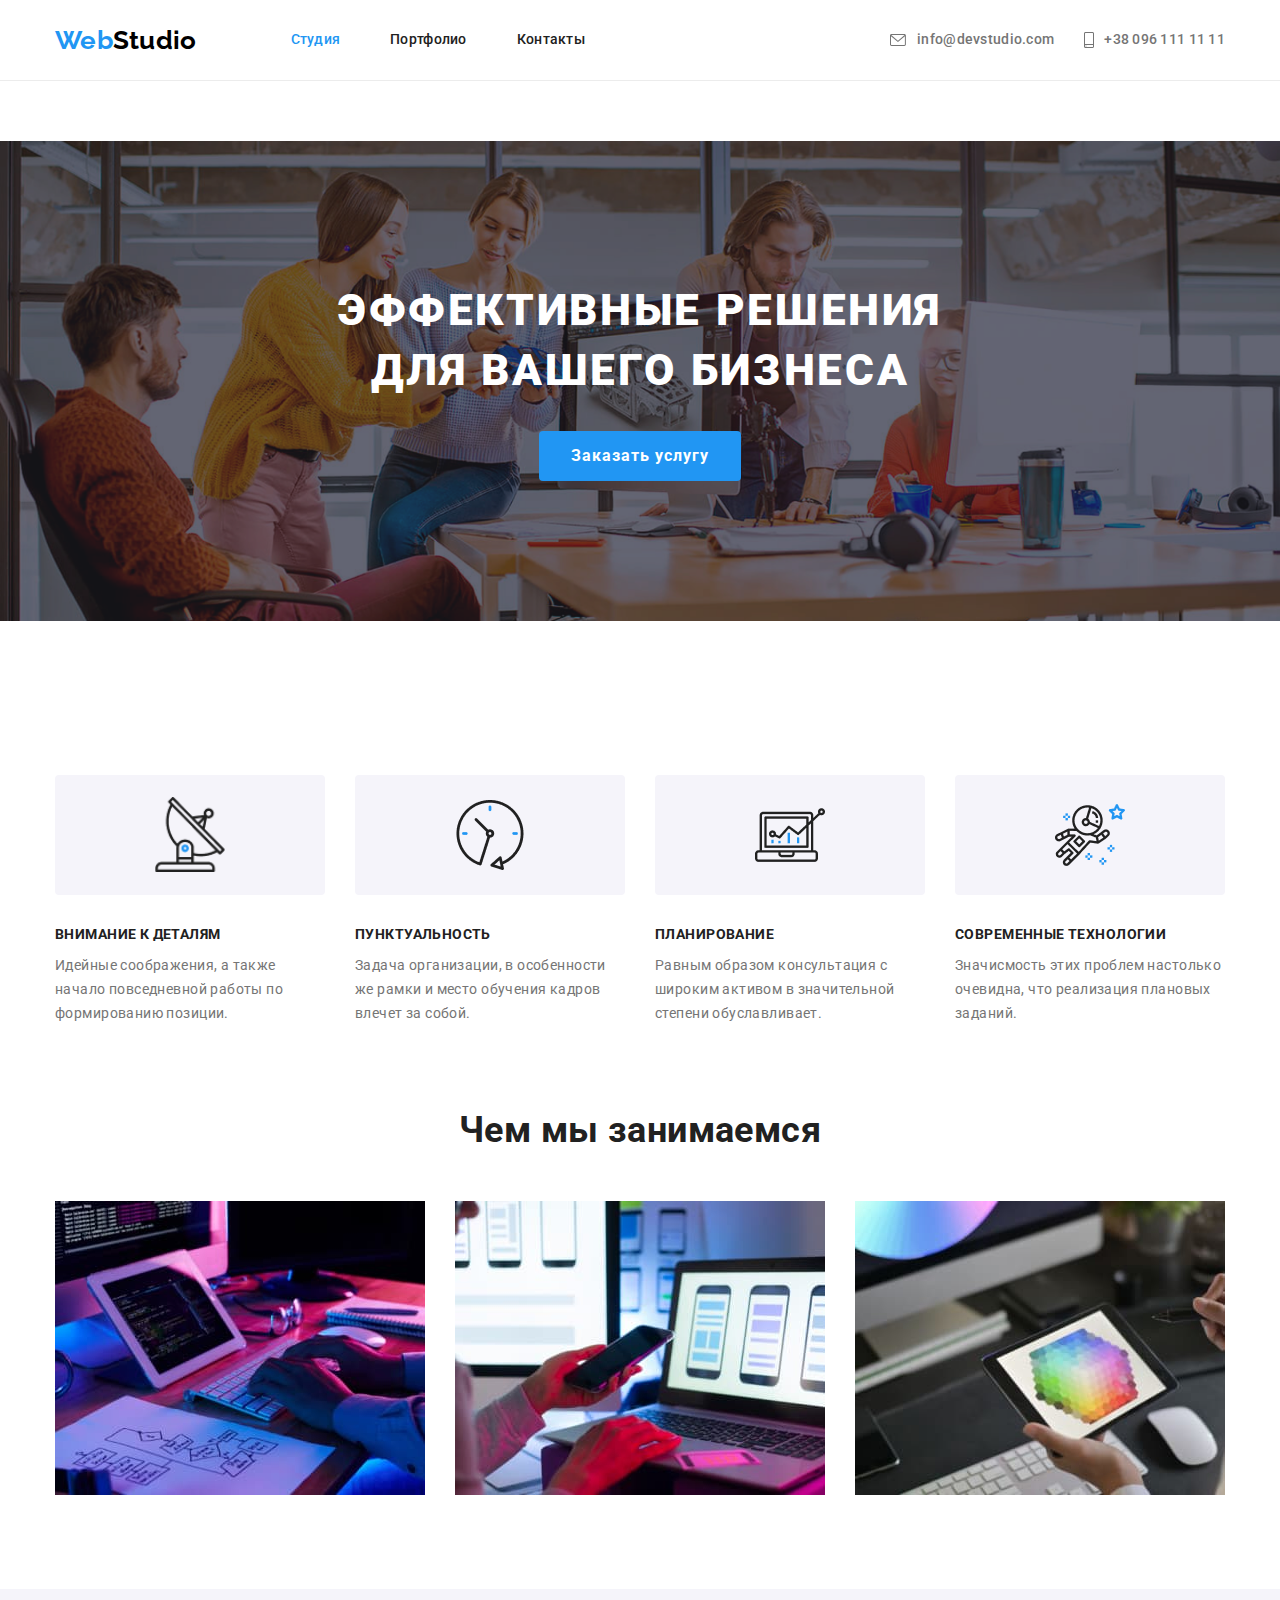
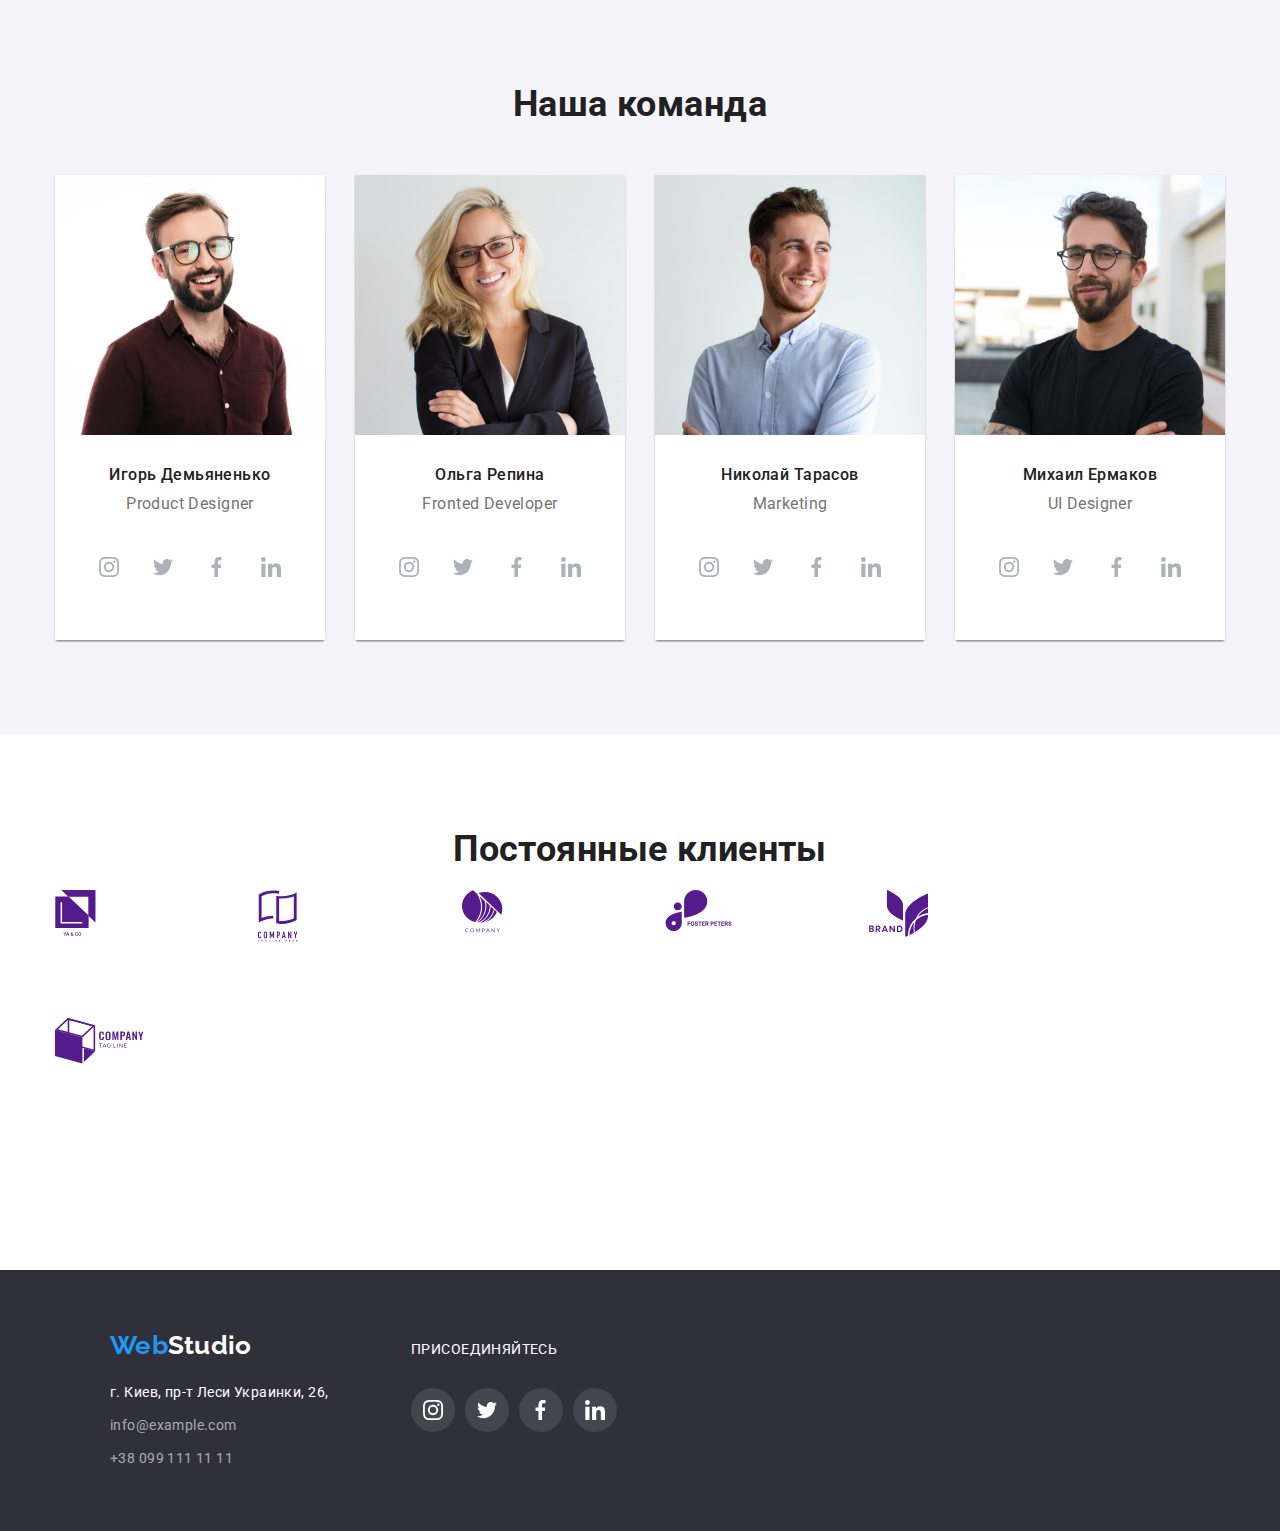
==== index.html @ 65888237 "footer" ====
<!DOCTYPE html>
<html lang="en">
  <head>
    <meta charset="UTF-8" />
    <meta http-equiv="X-UA-Compatible" content="IE=edge" />
    <meta name="viewport" content="width=device-width, initial-scale=1.0" />
    <title>WebStudio</title>
    <link rel="preconnect" href="https://fonts.gstatic.com" />
    <link
      href="https://fonts.googleapis.com/css2?family=Raleway:wght@700&family=Roboto:wght@400;500;700;900&display=swap"
      rel="stylesheet"
    />
    <link
      href="https://cdnjs.cloudflare.com/ajax/libs/modern-normalize/1.0.0/modern-normalize.min.css"
      rel="stylesheet"
    />
    <link rel="stylesheet" href="./css/style.css" />
  </head>

  <body>
    <header class="head">
      <div class="container main-nav">
        <nav class="nav">
          <a href="index.html" class="link">
            <span class="link-web">Web</span
            ><span class="link-studio">Studio</span></a
          >
          <ul class="site-nav">
            <li class="item">
              <a href="./index.html" class="list-link current">Студия</a>
            </li>
            <li class="item">
              <a href="./portfolio.html" class="list-link">Портфолио</a>
            </li>
            <li class="item"><a href="" class="list-link">Контакты</a></li>
          </ul>
        </nav>
        <ul class="list">
          <li class="list-item">
            <svg class="icon-mail">
              <a href="mailto:info@devstudio.com">
                <use href="./img/icons.svg#icon-mail"></use>
              </a>
            </svg>
            <a href="mailto:info@devstudio.com" class="list-mail"
              >info@devstudio.com</a
            >
          </li>
          <li class="list-item">
            <svg class="icon-tel">
              <a href="tel:+380961111111">
                <use href="./img/icons.svg#icon-tel"></use>
              </a>
            </svg>
            <a href="tel:+380961111111" class="list-tel">+38 096 111 11 11</a>
          </li>
        </ul>
      </div>
    </header>

    <main>
      <section class="hero-section hero-foto">
        <div class="hero">
          <h1 class="hero-titel">Эффективные решения для вашего бизнеса</h1>
          <button type="button" class="button primary">Заказать услугу</button>
        </div>
      </section>

      <section class="qualities">
        <h2 class="visually-hidden">Наши положительные качества</h2>

        <div class="container">
          <ul class="image-list">
            <li class="image-item">
              <img
                src="./img/sputnic.png"
                alt="спутник"
                width="70"
                height="70"
              />
            </li>
            <li class="image-item">
              <img src="./img/time.png" alt="часы" width="70" height="70" />
            </li>
            <li class="image-item">
              <img
                src="./img/computer.png"
                alt="компьтер"
                width="70"
                height="70"
              />
            </li>
            <li class="image-item">
              <img
                src="./img/astronaut.png"
                alt="астронавт"
                width="70"
                height="70"
              />
            </li>
          </ul>
          <ul class="list-puncts">
            <li class="punct">
              <h3 class="list-title">Внимание к деталям</h3>
              <p class="list-text">
                Идейные соображения, а также начало повседневной работы по
                формированию позиции.
              </p>
            </li>
            <li class="punct">
              <h3 class="list-title">Пунктуальность</h3>
              <p class="list-text">
                Задача организации, в особенности же рамки и место обучения
                кадров влечет за собой.
              </p>
            </li>
            <li class="punct">
              <h3 class="list-title">Планирование</h3>
              <p class="list-text">
                Равным образом консультация с широким активом в значительной
                степени обуславливает.
              </p>
            </li>
            <li class="punct">
              <h3 class="list-title">Современные технологии</h3>
              <p class="list-text">
                Значисмость этих проблем настолько очевидна, что реализация
                плановых заданий.
              </p>
            </li>
          </ul>
        </div>
      </section>
      <section class="gallery">
        <div class="container">
          <h2 class="ability">Чем мы занимаемся</h2>
          <ul class="list-ability">
            <li class="ability-img">
              <img
                src="./img/picture1.jpg"
                width="370"
                height="294"
                alt="worck with computer"
              />
            </li>
            <li class="ability-img">
              <img
                src="./img/picture2.jpg"
                width="370"
                height="294"
                alt="hand with phone"
              />
            </li>
            <li class="ability-img">
              <img
                src="./img/picture3.jpg"
                width="370"
                height="294"
                alt="picture with computer"
              />
            </li>
          </ul>
        </div>
      </section>
      <section class="teem">
        <div class="container">
          <h2 class="comunity">Наша команда</h2>
          <ul class="list-teem">
            <li class="person">
              <div class="foto">
                <img
                  src="./img/igor.jpg"
                  width="270"
                  height="260"
                  alt="Игорь Демьяненько"
                />
              </div>
              <div class="list-person">
                <p class="name">Игорь Демьяненько</p>
                <p class="profession">Product Designer</p>
                <ul class="list social-icons">
                  <li class="social-icons-item">
                    <a
                      href="" aria-label="Intagram"
                      class="social-icons-link"
                      target="_blank"
                      rel="noopener norefferer"
                    >
                    <svg class="icon">
                      <use href="./img/icons.svg#icon-instagram"></use>
                    </svg>
                  </a>
                  </li>
                  <li class="social-icons-item">
                    <a
                      href="" aria-label="Twitter"
                      class="social-icons-link"
                      target="_blank"
                      rel="noopener norefferer"
                    >
                    <svg class="icon">
                      <use href="./img/icons.svg#icon-twitter"></use>
                    </svg>
                  </a>
                  </li>
                  <li class="social-icons-item">
                    <a
                      href="" aria-label="Facebook"
                      class="social-icons-link"
                      target="_blank"
                      rel="noopener norefferer"
                    >
                    <svg class="icon">
                      <use href="./img/icons.svg#icon-fb"></use>
                    </svg>
                  </a>
                  </li>
                  <li class="social-icons-item">
                    <a
                      href="" aria-label="Linkedin"
                      class="social-icons-link"
                      target="_blank"
                      rel="noopener norefferer"
                    >
                    <svg class="icon">
                      <use href="./img/icons.svg#icon-linkedin"></use>
                    </svg>
                  </a>
                  </li>
                </ul>
              </div>
            </li>
            <li class="person">
              <div class="foto">
                <img
                  src="./img/olga.jpg"
                  width="270"
                  height="260"
                  alt="Ольга Репина"
                />
              </div>
              <div class="list-person">
                <p class="name">Ольга Репина</p>
                <p class="profession">Fronted Developer</p>
                <ul class="list social-icons">
                  <li class="social-icons-item">
                    <a
                      href="" aria-label="Intagram"
                      class="social-icons-link"
                      target="_blank"
                      rel="noopener norefferer"
                    >
                    <svg class="icon">
                      <use href="./img/icons.svg#icon-instagram"></use>
                    </svg>
                  </a>
                  </li>
                  <li class="social-icons-item">
                    <a
                      href="" aria-label="Twitter"
                      class="social-icons-link"
                      target="_blank"
                      rel="noopener norefferer"
                    >
                    <svg class="icon">
                      <use href="./img/icons.svg#icon-twitter"></use>
                    </svg>
                  </a>
                  </li>
                  <li class="social-icons-item">
                    <a
                      href="" aria-label="Facebook"
                      class="social-icons-link"
                      target="_blank"
                      rel="noopener norefferer"
                    >
                    <svg class="icon">
                      <use href="./img/icons.svg#icon-fb"></use>
                    </svg>
                  </a>
                  </li>
                  <li class="social-icons-item">
                    <a
                      href="" aria-label="Linkedin"
                      class="social-icons-link"
                      target="_blank"
                      rel="noopener norefferer"
                    >
                    <svg class="icon">
                      <use href="./img/icons.svg#icon-linkedin"></use>
                    </svg>
                  </a>
                  </li>
                </ul>
              </div>
            </li>

            <li class="person">
              <div class="foto">
                <img
                  src="./img/kolya.jpg"
                  width="270"
                  height="260"
                  alt="Николай Тарасов"
                />
              </div>
              <div class="list-person">
                <p class="name">Николай Тарасов</p>
                <p class="profession">Marketing</p>
                <ul class="list social-icons">
                  <li class="social-icons-item">
                    <a
                      href="" aria-label="Intagram"
                      class="social-icons-link"
                      target="_blank"
                      rel="noopener norefferer"
                    >
                    <svg class="icon">
                      <use href="./img/icons.svg#icon-instagram"></use>
                    </svg>
                  </a>
                  </li>
                  <li class="social-icons-item">
                    <a
                      href="" aria-label="Twitter"
                      class="social-icons-link"
                      target="_blank"
                      rel="noopener norefferer"
                    >
                    <svg class="icon">
                      <use href="./img/icons.svg#icon-twitter"></use>
                    </svg>
                  </a>
                  </li>
                  <li class="social-icons-item">
                    <a
                      href="" aria-label="Facebook"
                      class="social-icons-link"
                      target="_blank"
                      rel="noopener norefferer"
                    >
                    <svg class="icon">
                      <use href="./img/icons.svg#icon-fb"></use>
                    </svg>
                  </a>
                  </li>
                  <li class="social-icons-item">
                    <a
                      href="" aria-label="Linkedin"
                      class="social-icons-link"
                      target="_blank"
                      rel="noopener norefferer"
                    >
                    <svg class="icon">
                      <use href="./img/icons.svg#icon-linkedin"></use>
                    </svg>
                  </a>
                  </li>
                </ul>
              </div>
            </li>

            <li class="person">
              <div class="foto">
                <img
                  src="./img/misha.jpg"
                  width="270"
                  height="260"
                  alt="Михаил Ермаков"
                />
              </div>

              <div class="list-person">
               <p class="name">Михаил Ермаков</p>
                <p class="profession">UI Designer</p>
                <ul class="list social-icons">
                  <li class="social-icons-item">
                    <a
                      href="" aria-label="Intagram"
                      class="social-icons-link"
                      target="_blank"
                      rel="noopener norefferer"
                    >
                    <svg class="icon">
                      <use href="./img/icons.svg#icon-instagram"></use>
                    </svg>
                  </a>
                  </li>
                  <li class="social-icons-item">
                    <a
                      href="" aria-label="Twitter"
                      class="social-icons-link"
                      target="_blank"
                      rel="noopener norefferer"
                    >
                    <svg class="icon">
                      <use href="./img/icons.svg#icon-twitter"></use>
                    </svg>
                  </a>
                  </li>
                  <li class="social-icons-item">
                    <a
                      href="" aria-label="Facebook"
                      class="social-icons-link"
                      target="_blank"
                      rel="noopener norefferer"
                    >
                    <svg class="icon">
                      <use href="./img/icons.svg#icon-fb"></use>
                    </svg>
                  </a>
                  </li>
                  <li class="social-icons-item">
                    <a
                      href="" aria-label="Linkedin"
                      class="social-icons-link"
                      target="_blank"
                      rel="noopener norefferer"
                    >
                    <svg class="icon">
                      <use href="./img/icons.svg#icon-linkedin"></use>
                    </svg>
                  </a>
                  </li>
                </ul>
              </div>
            </li>
          </ul>
        </div>
      </section>
      <section class="section">
        <div class="container">
          <h3 class="clients-titel">Постоянные клиенты</h3>
          <ul class="clients-list">
            <li class="clients-item">
              <a href="" class="logo-icon">
                <svg class="logo">
                  <use href="./img/icons.svg#icon-logo1" width="45" height="49"></use>
                </svg>
              </a>
            </li>
            <li class="clients-item">
              <a href="" class="logo-icon">
                <svg class="logo ">
                  <use href="./img/icons.svg#icon-logo2" width="40" height="52"></use>
                </svg>
              </a>
            </li>
            <li class="clients-item">
              <a href="" class="logo-icon">
                <svg class="logo">
                  <use href="./img/icons.svg#icon-logo3" width="41" height="43"></use>
                </svg>
              </a>
            </li>
            <li class="clients-item">
              <a href="" class="logo-icon">
                <svg class="logo ">
                  <use href="./img/icons.svg#icon-logo4" width="80" height="42"></use>
                </svg>
              </a>
            </li>
            <li class="clients-item">
              <a href="" class="logo-icon">
                <svg class="logo">
                  <use href="./img/icons.svg#icon-logo5" width="59" height="47"></use>
                </svg>
              </a>
            </li>
            <li class="clients-item">
              <a href="" class="logo-icon">
                <svg class="logo">
                  <use href="./img/icons.svg#icon-logo6" width="89" height="46"></use>
                </svg>
              </a>
            </li>
          </ul>

        </div>
      </section>
    </main>
    <footer class="footer-block">
        <div class="container">
        <div>
        <a href="index.html" class="footer-link"
          ><span class="link-web">Web</span
          ><span class="studio-link">Studio</span></a
        >
        <address class="studio-adress">
          <a href="https://goo.gl/maps/t3vYdP8dUAn3NgiE9" class="location"
            >г. Киев, пр-т Леси Украинки, 26,</a
          >
          <ul class="footer-list">
            <li>
              <a href="mailto:info@example.com" class="mail-list"
                >info@example.com</a
              >
            </li>
            <li>
              <a href="tel:+380991111111" class="tel-list">+38 099 111 11 11</a>
            </li>
          </ul>
        </address>
      </div>
       <div class="footer-tale">
        <p class="footer-titel">присоединяйтесь</p>
        <ul class="social-footer">
          <li class="footer-item">
            <a href="" aria-label="Instagram"
            target="_blank"
            rel="nooconer norefferer" class="footer-icon">
              <svg class="icon-f">
                <use href="./img/icons.svg#icon-instagram"></use>
              </svg>
            </a>
          </li>
          <li class="footer-item">
            <a href="" aria-label="Twitter"
            target="_blank"
            rel="noopener norefferer" class="footer-icon">
              <svg class="icon-f">
                <use href="./img/icons.svg#icon-twitter"></use>
              </svg>
            </a>
          </li>
          <li class="footer-item">
            <a href="" aria-label="Facebook"
            target="_blank"
            rel="noopener norefferer" class="footer-icon">
              <svg class="icon-f">
                <use href="./img/icons.svg#icon-fb"></use>
              </svg> 
            </a>
          </li>
          <li class="footer-item">
            <a href="" aria-label="Linkedin"
            target="_blank"
            rel="noopener norefferer" class="footer-icon">
              <svg class="icon-f">
                <use href="./img/icons.svg#icon-linkedin"></use>
              </svg>
            </a>
          </li>
        </ul>
      </div>
    </ul>
  </li>
    </div>
     </footer>
      </body>
</html>
---- css/style.css ----
/*основной цвет: #757575 */
/*вторичный цвет: #212121 */
/*акцент: #2196f3 */
/*белый: #fff */
/*основной цвет фона: #e5e5e5 */
/*вторичный цвет фона: #F5F4FA */
/*цвет логотипа: #000 */
/* фон секции героя: #2F303A */
/* цвет граниы хедера: #ECECEC */
/* цвет рамочки подписи в порфолио: #EEEEEE */
/* прозрачный цвет фона: #C4C4C4 */
/* цвет иконок шапки: #757575 */
/* фон иконок: #F5F4FA */
/* цвет иконок: #AFB1B8 */
/* фон для новой задачи */

:root {
  --primary-text-color: #757575;
  --title-text-color: #212121;
  --accent-color: #2196f3;
  --primary-white-color: #fff;
  --primary-bg-color: #e5e5e5;
  --secondary-bg-color: #f5f4fa;
  --logo-color: #000;
  --hero-bg-color: #2f303a;
  --header-border-color: #ececec;
  --portfolio-border-color: #eeeeee;
  --hero-bg-alfa-color: #c4c4c4;
  --icon-color-header: #757575;
  --icon-bg-color: #f5f4fa;
  --icon-color: #afb1b8;
  --bg-hero-second: #c4c4c4;
}

/* основные */

html {
  box-sizing: inherit;
}

*,
*::before,
*::after {
  box-sizing: border-box;
}

body {
  font-family: "Roboto", sans-serif;
  font-weight: 400;
  font-size: 14px;
  line-height: 1.71;
  letter-spacing: 0.03em;
  color: var(--primary-text-color);
}

ul {
  margin: 0;
  padding: 0;
  list-style: none;
}

a {
  text-decoration: none;
}

h1,
h2,
h3,
p {
  margin: 0;
  padding: 0;
}

img {
  display: block;
  max-width: 100%;
  height: auto;
}

.container {
  width: 1200px;
  margin-left: auto;
  margin-right: auto;
  padding-left: 15px;
  padding-right: 15px;
  /* outline: 2px solid purple; */
}

.item .list-link {
  padding-left: 0;
}

.list-link {
  padding: 32px 0;
  color: inherit;
  font-weight: 500;
  line-height: 1.14;
  letter-spacing: 0.02em;
  color: var(--title-text-color);
}

.site-nav .item + .item {
  margin-left: 50px;
}

.link {
  color: inherit;
  font-weight: 500;
  line-height: 1.14;
  letter-spacing: 0.02em;
  color: var(--title-text-color);
  display: inline-block;
  padding: 24px 0;
  margin-right: 94px;
}

.site-nav {
  display: flex;
  align-items: center;
}

.list {
  padding: 32px 0;
  display: inline-flex;
  margin-left: auto;
}

.button {
  font-weight: 700;
  font-size: 16px;
  line-height: 1.87;
  letter-spacing: 0.06em;
  color: var(--primary-white-color);
  background-color: var(--accent-color);
  cursor: pointer;
}

/* шапка */

.head {
  border-bottom: 1px solid var(--header-border-color);
  background-color: var(--primary-white-color);
}

.main-nav {
  display: flex;
  align-items: center;
}

.nav {
  display: flex;
}

.link-web {
  font-family: "Raleway", sans-serif;
  font-weight: 700;
  font-size: 26px;
  line-height: 1.19;
  color: var(--accent-color);
}

.link-studio {
  font-family: "Raleway", sans-serif;
  font-weight: 700;
  font-size: 26px;
  line-height: 1.19;
  color: var(--logo-color);
}

.studio-link {
  font-family: "Raleway", sans-serif;
  font-weight: 700;
  font-size: 26px;
  line-height: 1.19;
  color: var(--primary-white-color);
}

.list a:hover,
.list a:focus,
.site-nav a:hover,
.site-nav a:focus,
.studio-adress :hover,
.studio-adress :focus,
.footer-link a:hover,
.footer-link a:focus,
.footer-list a:hover,
.footer-list a:focus {
  color: var(--accent-color);
}

.site-nav .current {
  color: var(--accent-color);
}

.list-item {
  align-items: center;
  display: inline-flex;
}

.icon-mail {
  width: 16px;
  height: 12px;
  margin-right: 11px;
  fill: var(--icon-color-header);
}

.icon-tel {
  width: 10px;
  height: 16px;
  margin-left: 30px;
  fill: var(--icon-color-header);
}

.icon-mail:hover,
.icon-mail:focus,
.icon-tel:hover,
.icon-tel:focus {
  fill: currentColor;
}

.list-tel {
  margin-left: 10px;
}

.list-mail,
.list-tel {
  font-weight: 500;
  line-height: 1.14;
  letter-spacing: 0.02em;
  color: var(--primary-text-color);
}

/* герой */

hero {
  max-width: 1600px;
  background-color: var(--bg-hero-second);
}

.hero-section {
  text-align: center;
  padding-bottom: 200px;
  padding-top: 200px;
}

.hero-foto {
  background-image: url(../img/bg.png), url(../img/hero.png);
  background-repeat: no-repeat;
  background-position: 50% 50%;
  background-size: contain;
  margin-right: 0;
}

.hero-titel {
  font-size: 44px;
  line-height: 1.36;
  letter-spacing: 0.06em;
  text-transform: uppercase;
  color: var(--primary-white-color);
  font-weight: 900;
  margin-bottom: 30px;
  max-width: 696px;
  margin-left: auto;
  margin-right: auto;
}

.primary {
  display: inline-block;
  border-radius: 4px;
  min-width: 200px;
  padding: 10px 32px;
  border: none;
}

/* Наши положительные качества*/

section {
  padding-bottom: 94px;
  padding-top: 94px;
}

.image-list {
  display: flex;
  margin-bottom: 30px;
}

.image-item {
  display: inline-flex;
  margin-right: -30px;
  align-items: center;
  justify-content: center;
  border-radius: 4px;
}

.image-list > .image-item {
  flex-basis: calc(100% / 4-30px);
  height: 120px;
  width: 270px;
  background-color: var(--icon-bg-color);
  margin-right: 30px;
}

.image-item:last-child {
  margin-right: 0;
}

.qualities {
  padding-bottom: 0px;
}

.visually-hidden {
  position: absolute !important;
  clip: rect(1px 1px 1px 1px);
  clip: rect(1px, 1px, 1px, 1px);
  padding: 0 !important;
  border: 0 !important;
  height: 1px !important;
  width: 1px !important;
  overflow: hidden;
}

.list-title {
  font-weight: 700;
  font-size: 14px;
  line-height: 1.4;
  text-transform: uppercase;
  color: var(--title-text-color);
  padding-top: 0;
  padding-bottom: 10px;
}


.list-text {
  margin: 0;
  padding: 0;
}
.list-puncts {
  padding: 0;
  margin: 0;

  display: flex;
  flex-wrap: wrap;

  margin-right: -30px;
}

.list-puncts > .punct {
  flex-basis: calc(100% / 4 - 30px);
  margin-right: 30px;
}

/* Чем мы занимаемся */

.gallery {
  padding-top: 83px;
}

.list-ability {
  padding: 0;
  margin: 0;

  display: flex;
  flex-wrap: nowrap;
}

.ability-img:not(:last-child) {
  margin-right: 30px;
}

/* Наша команда */

.teem {
  background-color: var(--secondary-bg-color);
}

.person {
  box-shadow: 0px 1px 3px rgba(0, 0, 0, 0.12), 0px 1px 1px rgba(0, 0, 0, 0.14),
    0px 2px 1px rgba(0, 0, 0, 0.2);
  border-radius: 0px 0px 4px 4px;
}

.list-person {
  background-color: var(--primary-white-color);
  padding-top: 30px;
  padding-bottom: 19px;
  text-align: center;
}

.social-icons-item {
  display: inline-flex;
}
.social-icons .icon {
  width: 20px;
  height: 20px;
  fill: var(--icon-color);
}

.social-icons-link {
  display: flex;
  width: 44px;
  height: 44px;
  justify-content: center;
  align-items: center;
  border-radius: 50%;
  background-color: var(--primary-white-color);
}

.social-icons-item:not(:last-child) {
  margin-right: 10px;
}

.social-icons-link:hover,
.social-icons-link:focus {
  background-color: var(--accent-color);
  border: 50%;
}

.social-icons-link:hover .icon,
.social-icons-link:focus .icon {
  fill: var(--primary-white-color);
}

.ability,
.comunity {
  font-weight: 700;
  font-size: 36px;
  line-height: 1.17;
  text-align: center;
  color: var(--title-text-color);
  margin-bottom: 50px;
  padding-top: 0;
}

.person {
  margin: 0;
  padding: 0;
}

.name {
  font-weight: 500;
  font-size: 16px;
  line-height: 1.19;
  color: var(--title-text-color);
  padding-bottom: 10px;
}
.profession {
  font-size: 16px;
  line-height: 1.19;
  text-align: center;
}

.list-teem {
  padding: 0;
  margin: 0;

  display: flex;
  flex-wrap: wrap;

  margin-right: -30px;
}

.list-teem > .person {
  flex-basis: calc(100% / 4 - 30px);
  margin-right: 30px;
}

/* Клиенты */

.clients-titel {
  font-weight: 700;
  font-size: 36px;
  line-height: 1.17;
  text-align: center;
  color: var(--title-text-color);
  margin-bottom: 50px;
}

/* .clients-list {
  margin: 0;
  padding: 0;

  display: flex;
  flex-wrap: wrap;
  

  margin-left: -30px;
  margin-top: -30px;
}

.clients-list > .clients-item {
  flex-basis: calc(100%/6-30px);
  margin-top: 30px;
  margin-left: 30px;

  display: inline-flex;
  background-color: var(--primary-bg-color);
  

  align-items: center;
} */

.logo-icon {
  display: flex;
  width: 170px;
  height: 90px;
  justify-content: center;
  align-items: center;
  border-radius: 4px;
 background-color: var(--primary-bg-color);
 
 /* padding: 20px 63px 21px 63px; */
}

.clients-list{
  
  justify-content: flex-end;
}

.clients-item{
  display: inline-flex;
}

.clients-item:not(:last-child) {
  margin-right: 30px;
}


.logo{
 fill: currentColor;
 background-color:var(--primary-white-color);
}

.logo-icon:hover .logo,
.logo-icon:focus .logo{
  color: var(--accent-color);
  border: 1px solid var(--accent-color);
}

/* подвал */

footer{
  background-color: var(--hero-bg-color);
}

.footer-block .container {
  padding-bottom: 60px;
  padding-top: 60px;
  display: flex;
  padding-left: 70px;
}

.footer-tale {
  padding-top: 12px;
}


.footer-link {
  color: inherit;
  font-weight: 500;
  line-height: 1.14;
  letter-spacing: 0.02em;
  color: var(--title-text-color);
  margin-bottom: 20px;
  display: inline-block;
} 

.studio-adress {
  margin: 0;
  padding: 0;
  margin-right: 70px;
}

.location {
  display: block;
  font-style: normal;
  color: var(--primary-white-color);
  font-weight: 400;
  margin-bottom: 9px;
}

.mail-list {
  width: 231px;
  margin-bottom: 9px;
}

.mail-list,
.tel-list {
  font-style: normal;
  color: rgba(255, 255, 255, 0.6);
  display: list-item;
}

.footer-list {
  padding-left: 0;
}

/* присоединяйтесь */

.footer-titel{
  font-weight: 700px;
font-size: 14px;
line-height: 1.14;
letter-spacing: 0.03em;
text-transform: uppercase;
color: var(--primary-white-color);
margin-bottom: 30px;
}

/* иконки соц сетей в футуре */

.footer-icon .icon-f {
  width: 20px;
  height: 20px;
  fill: var(--icon-color);
}

 
.footer-icon {
  display: flex;
  width: 44px;
  height: 44px;
  justify-content: center;
  align-items: center;
  border-radius: 50%;
  background-color: rgba(255, 255, 255, 0.1);;
}

.footer-item:not(:last-child) {
  margin-right: 10px;
}
 
.footer-icon:hover,
.footer-icon:focus {
  background-color: var(--accent-color);
  border: 50%;
}

.footer-icon:hover .icon,
.footer-icon:focus .icon {
  fill: var(--primary-white-color);
}

.footer-item .icon-f{
  fill: var(--primary-white-color);
}


.social-footer{
  
  display: flex;
}

/* делаем таблицу в футуре */




/* Портфолио */

.portfolio-list {
  margin: 0;
  display: flex;
  margin-bottom: 50px;
  justify-content: center;
}

.portfolio-button:not(:last-child) {
  padding-right: 8px;
}
.secondary {
  padding: 6px 22px;
}

/* .portfolio-list a:hover,
.portfolio-list a:focus {
  color: var(--accent-color);
} */

.portfolio-list .button {
  font-weight: 500;
  font-size: 16px;
  line-height: 1.62;
  color: var(--title-text-color);
  background-color: var(--secondary-bg-color);
  cursor: pointer;
  border-style: none;
  border-radius: 4px;
}

.portfolio-list button:focus,
.portfolio-list button:hover {
  background-color: var(--accent-color);
  color: var(--primary-white-color);
}

.portfolio-title {
  font-weight: 700;
  font-size: 18px;
  line-height: 2;
  letter-spacing: 0.06em;
  color: var(--title-text-color);
  margin-bottom: 4px;
}

.portfolio-text {
  font-size: 16px;
  line-height: 1.88;
}

.portfolio-gallery {
  margin: 0;
  padding: 0;

  display: flex;
  flex-wrap: wrap;

  margin-top: -30px;
  margin-right: -30px;
}

.portfolio-gallery > .portfolio-img {
  flex-basis: calc((100%-3 * 30px) / 3 - 30px);
  margin-top: 30px;
  margin-right: 30px;
}

.img-thumb {
  /* outline: 1px solid purple; */
}

.portfolio-img:hover .img-content,
.portfolio-img:focus .img-content {
  cursor: pointer;
  box-shadow: 0px 4px 4px rgba(0, 0, 0, 0.25)
  /* outline: 1px solid purple; */
}

.portfolio-img{
  border: 1px solid var(--portfolio-border-color);
}
.img-content {
  padding: 20px 24px;
}

.portfolio-thumb {
  border-left: 1px solid var(--portfolio-border-color);
  border-right: 1px solid var(--portfolio-border-color);
  border-bottom: 1px solid var(--portfolio-border-color);
}
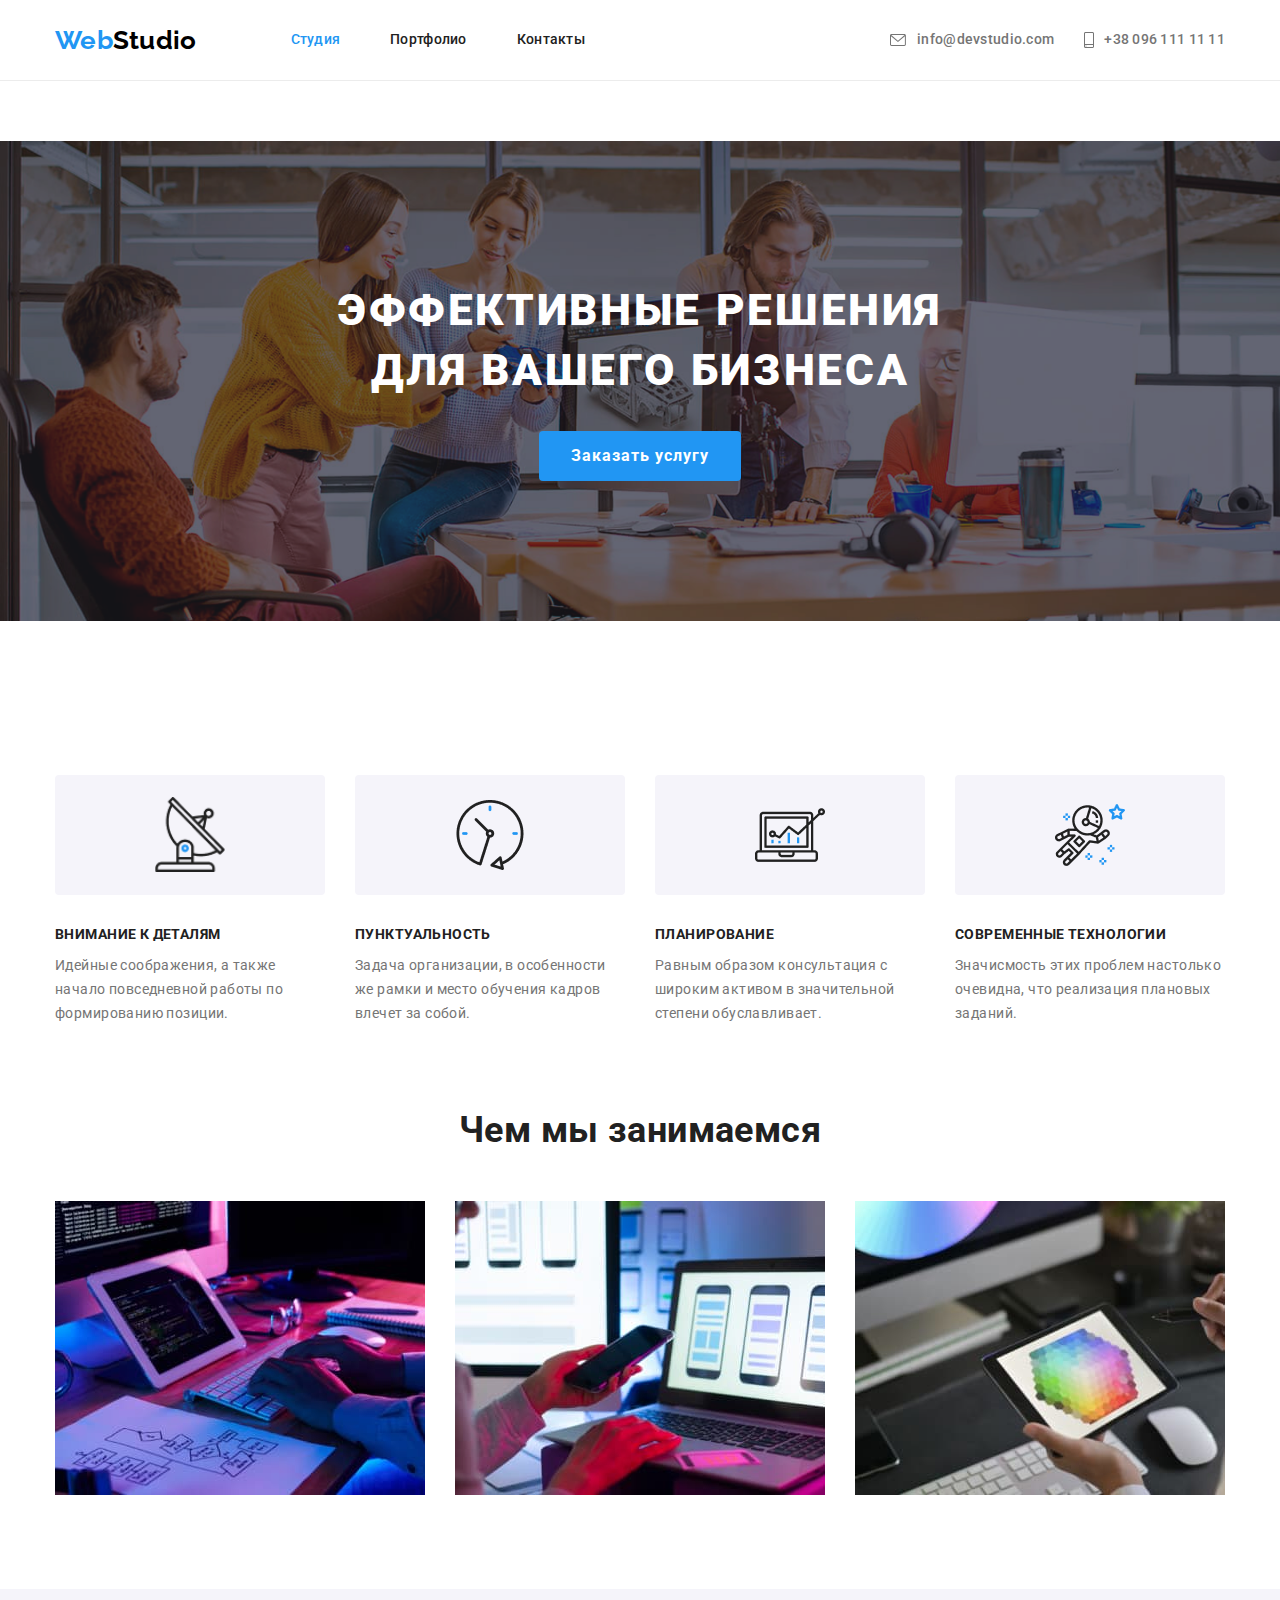
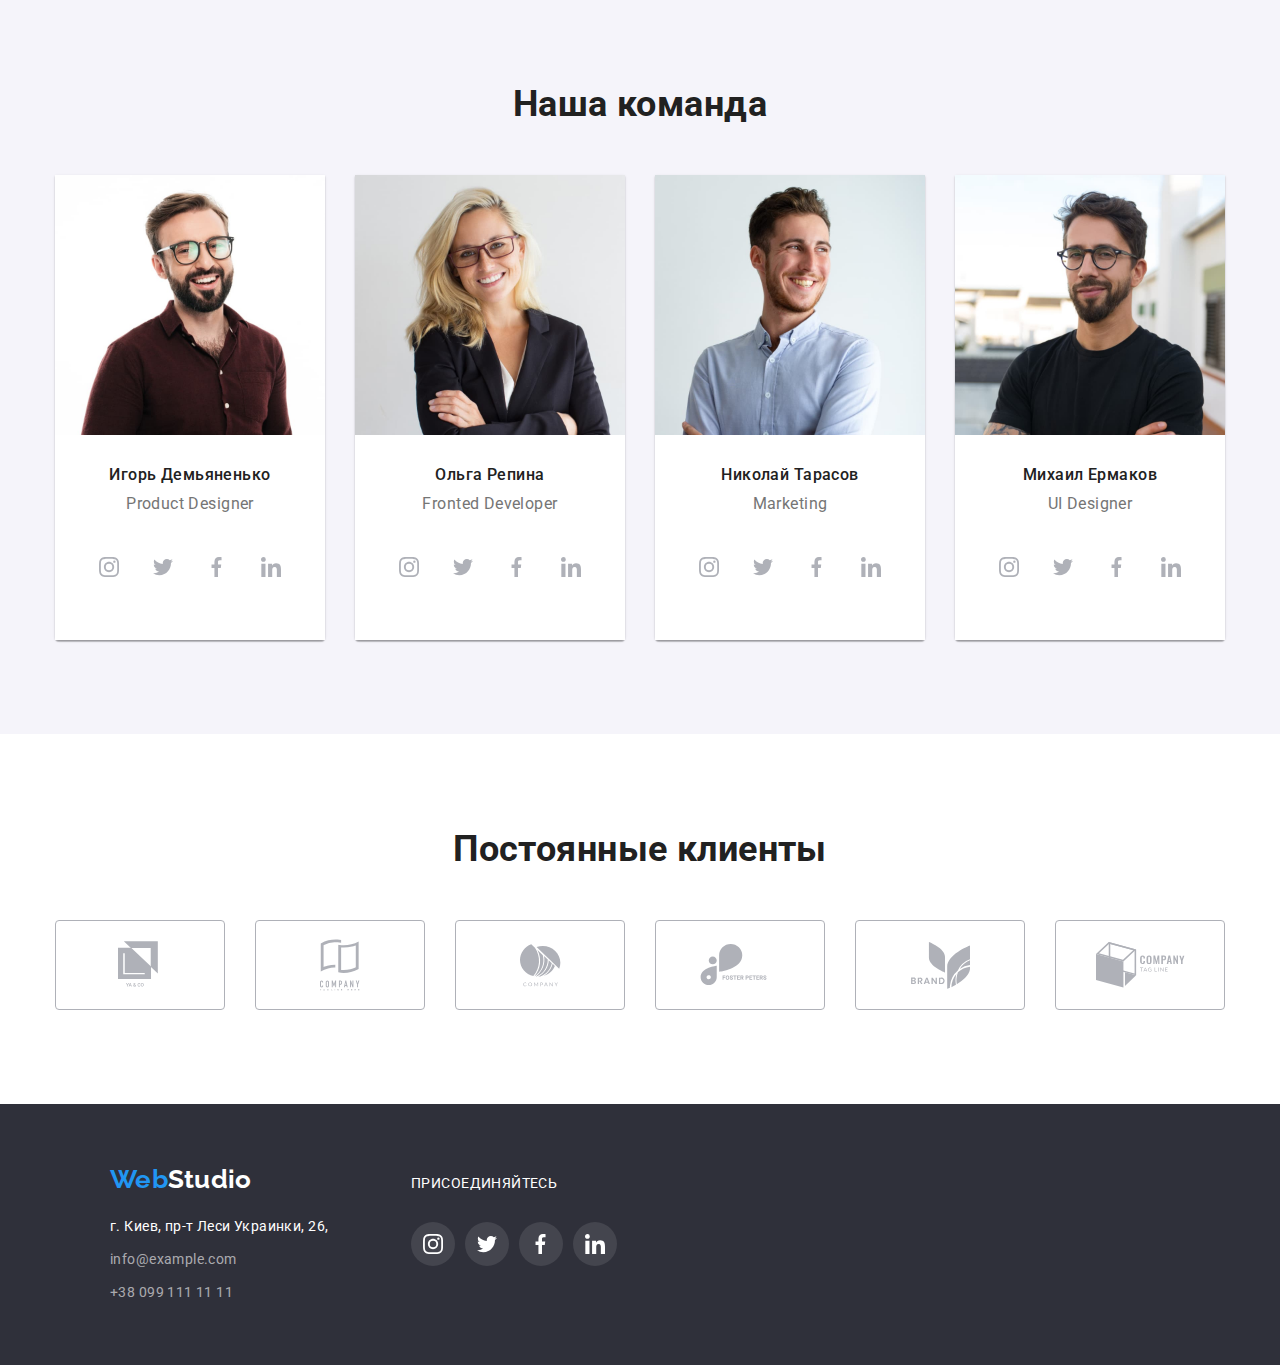
==== commit 76cbedcf: "Вопрос с ховер и фокус" ====
--- a/index.html
+++ b/index.html
@@ -431,45 +431,45 @@
       <section class="section">
         <div class="container">
           <h3 class="clients-titel">Постоянные клиенты</h3>
-          <ul class="clients-list">
+          <ul class="clients">
             <li class="clients-item">
-              <a href="" class="logo-icon">
-                <svg class="logo">
-                  <use href="./img/icons.svg#icon-logo1" width="45" height="49"></use>
+              <a href="" class="clients-thumb">
+                <svg class="client-icon" width="44" height="49">
+                  <use href="./img/icons.svg#icon-logo1"></use>
                 </svg>
               </a>
             </li>
             <li class="clients-item">
-              <a href="" class="logo-icon">
-                <svg class="logo ">
-                  <use href="./img/icons.svg#icon-logo2" width="40" height="52"></use>
+              <a href="" class="clients-thumb">
+                <svg class="client-icon" width="40" height="52">
+                  <use href="./img/icons.svg#icon-logo2"></use>
                 </svg>
               </a>
             </li>
             <li class="clients-item">
-              <a href="" class="logo-icon">
-                <svg class="logo">
-                  <use href="./img/icons.svg#icon-logo3" width="41" height="43"></use>
+              <a href="" class="clients-thumb">
+                <svg class="client-icon" width="41" height="43">
+                  <use href="./img/icons.svg#icon-logo3"></use>
                 </svg>
               </a>
             </li>
             <li class="clients-item">
-              <a href="" class="logo-icon">
-                <svg class="logo ">
-                  <use href="./img/icons.svg#icon-logo4" width="80" height="42"></use>
+              <a href="" class="clients-thumb">
+                <svg class="client-icon" width="80" height="42">
+                  <use href="./img/icons.svg#icon-logo4"></use>
                 </svg>
               </a>
             </li>
             <li class="clients-item">
-              <a href="" class="logo-icon">
-                <svg class="logo">
-                  <use href="./img/icons.svg#icon-logo5" width="59" height="47"></use>
+              <a href="" class="clients-thumb">
+                <svg class="client-icon" width="59" height="47">
+                  <use href="./img/icons.svg#icon-logo5"></use>
                 </svg>
               </a>
             </li>
             <li class="clients-item">
-              <a href="" class="logo-icon">
-                <svg class="logo">
+              <a href="" class="clients-thumb">
+                <svg class="client-icon" width="89" height="46">
                   <use href="./img/icons.svg#icon-logo6" width="89" height="46"></use>
                 </svg>
               </a>
--- a/css/style.css
+++ b/css/style.css
@@ -329,7 +329,6 @@
   padding-bottom: 10px;
 }
 
-
 .list-text {
   margin: 0;
   padding: 0;
@@ -475,70 +474,46 @@
   margin-bottom: 50px;
 }
 
-/* .clients-list {
-  margin: 0;
-  padding: 0;
-
+.clients {
+  margin: 0;
+  padding: 0;
   display: flex;
   flex-wrap: wrap;
-  
-
+  margin-top: -30px;
   margin-left: -30px;
-  margin-top: -30px;
-}
-
-.clients-list > .clients-item {
+}
+
+.clients-thumb {
+  display: flex;
+  justify-content: center;
+  align-items: center;
+  border: 1px solid var(--icon-color);
+  border-radius: 4px;
+  height: 90px;
+  width: 170px;
+  color: var(--icon-color);
+}
+
+.client-icon {
+  display: flex;
+  fill: currentColor;
+}
+
+.clients > .clients-item {
   flex-basis: calc(100%/6-30px);
   margin-top: 30px;
   margin-left: 30px;
-
-  display: inline-flex;
-  background-color: var(--primary-bg-color);
-  
-
-  align-items: center;
-} */
-
-.logo-icon {
-  display: flex;
-  width: 170px;
-  height: 90px;
-  justify-content: center;
-  align-items: center;
-  border-radius: 4px;
- background-color: var(--primary-bg-color);
- 
- /* padding: 20px 63px 21px 63px; */
-}
-
-.clients-list{
-  
-  justify-content: flex-end;
-}
-
-.clients-item{
-  display: inline-flex;
-}
-
-.clients-item:not(:last-child) {
-  margin-right: 30px;
-}
-
-
-.logo{
- fill: currentColor;
- background-color:var(--primary-white-color);
-}
-
-.logo-icon:hover .logo,
-.logo-icon:focus .logo{
+}
+
+.clients-thumb:hover .client-icon,
+.clients-thumb:focus .client-icon {
   color: var(--accent-color);
   border: 1px solid var(--accent-color);
 }
 
 /* подвал */
 
-footer{
+footer {
   background-color: var(--hero-bg-color);
 }
 
@@ -552,7 +527,6 @@
 .footer-tale {
   padding-top: 12px;
 }
-
 
 .footer-link {
   color: inherit;
@@ -562,7 +536,7 @@
   color: var(--title-text-color);
   margin-bottom: 20px;
   display: inline-block;
-} 
+}
 
 .studio-adress {
   margin: 0;
@@ -596,14 +570,14 @@
 
 /* присоединяйтесь */
 
-.footer-titel{
+.footer-titel {
   font-weight: 700px;
-font-size: 14px;
-line-height: 1.14;
-letter-spacing: 0.03em;
-text-transform: uppercase;
-color: var(--primary-white-color);
-margin-bottom: 30px;
+  font-size: 14px;
+  line-height: 1.14;
+  letter-spacing: 0.03em;
+  text-transform: uppercase;
+  color: var(--primary-white-color);
+  margin-bottom: 30px;
 }
 
 /* иконки соц сетей в футуре */
@@ -614,7 +588,6 @@
   fill: var(--icon-color);
 }
 
- 
 .footer-icon {
   display: flex;
   width: 44px;
@@ -622,13 +595,13 @@
   justify-content: center;
   align-items: center;
   border-radius: 50%;
-  background-color: rgba(255, 255, 255, 0.1);;
+  background-color: rgba(255, 255, 255, 0.1);
 }
 
 .footer-item:not(:last-child) {
   margin-right: 10px;
 }
- 
+
 .footer-icon:hover,
 .footer-icon:focus {
   background-color: var(--accent-color);
@@ -640,19 +613,13 @@
   fill: var(--primary-white-color);
 }
 
-.footer-item .icon-f{
+.footer-item .icon-f {
   fill: var(--primary-white-color);
 }
 
-
-.social-footer{
-  
-  display: flex;
-}
-
-/* делаем таблицу в футуре */
-
-
+.social-footer {
+  display: flex;
+}
 
 
 /* Портфолио */
@@ -731,11 +698,11 @@
 .portfolio-img:hover .img-content,
 .portfolio-img:focus .img-content {
   cursor: pointer;
-  box-shadow: 0px 4px 4px rgba(0, 0, 0, 0.25)
+  box-shadow: 0px 4px 4px rgba(0, 0, 0, 0.25);
   /* outline: 1px solid purple; */
 }
 
-.portfolio-img{
+.portfolio-img {
   border: 1px solid var(--portfolio-border-color);
 }
 .img-content {
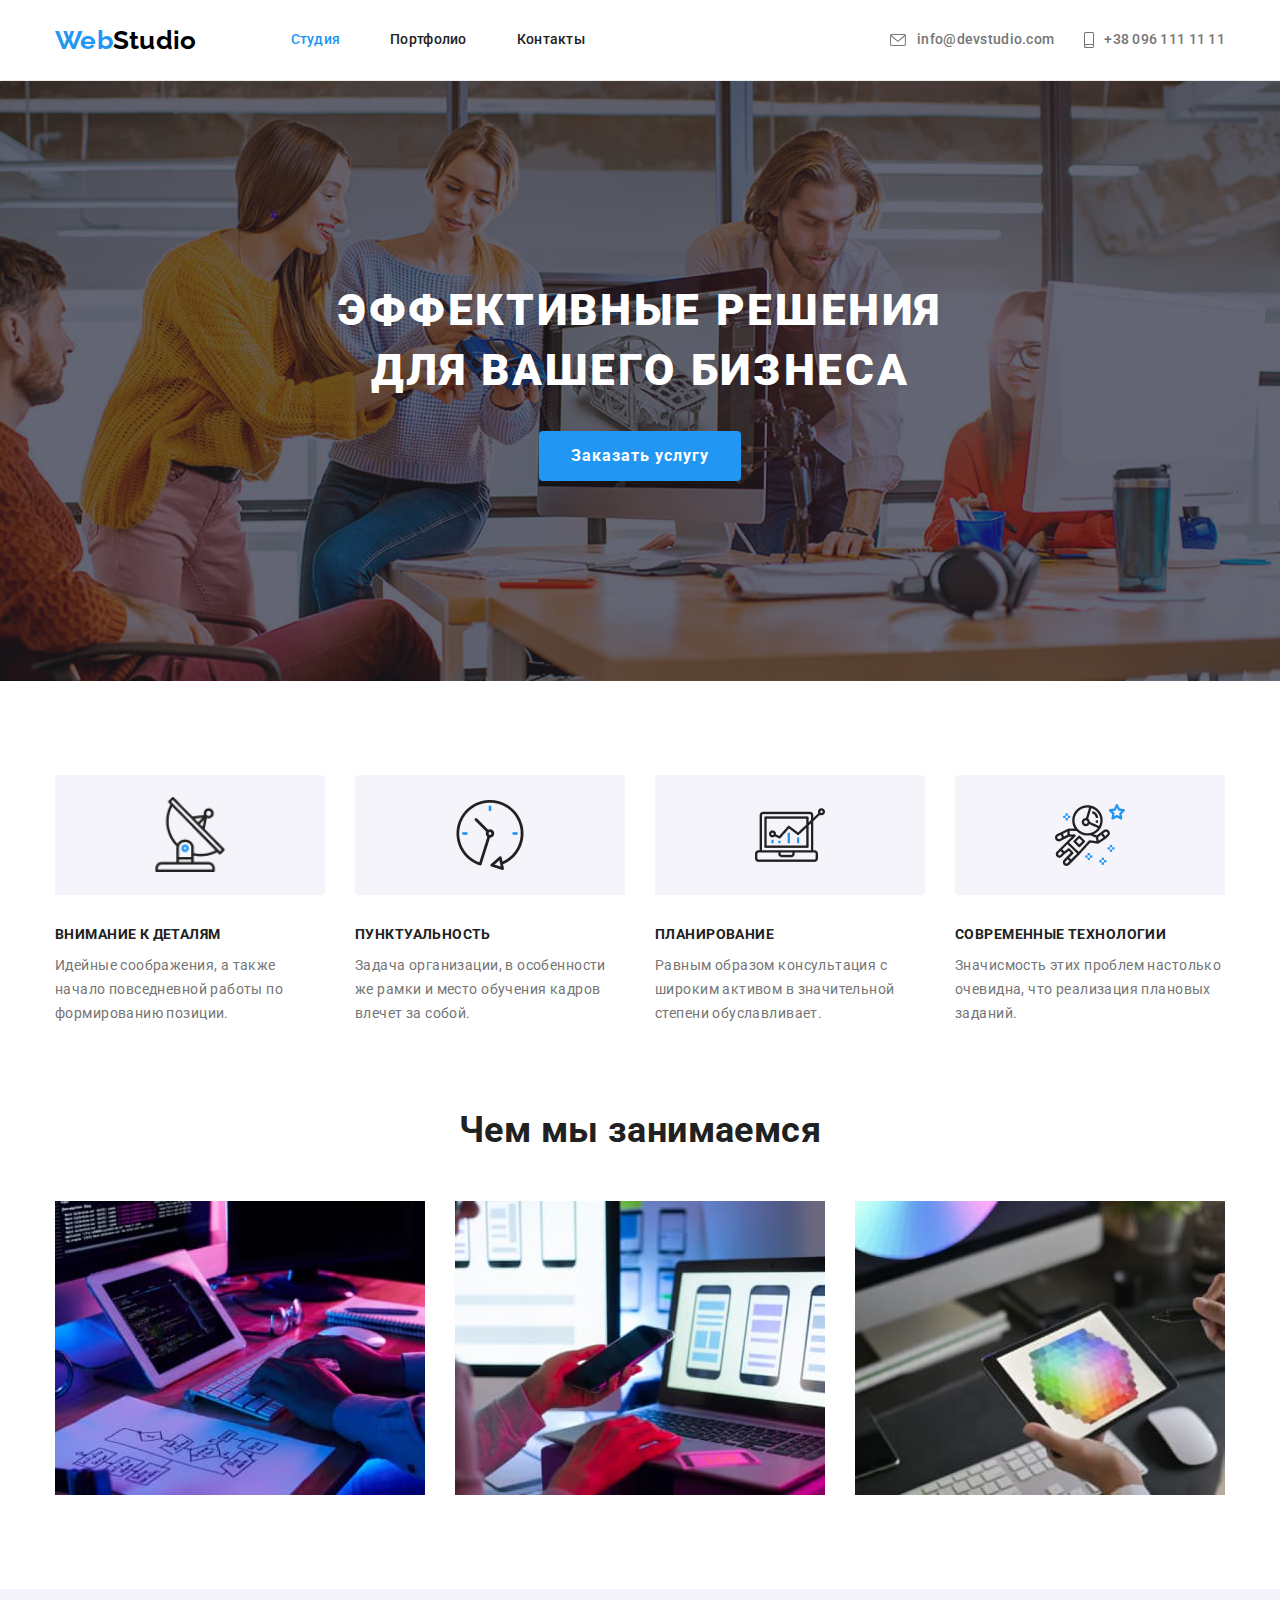
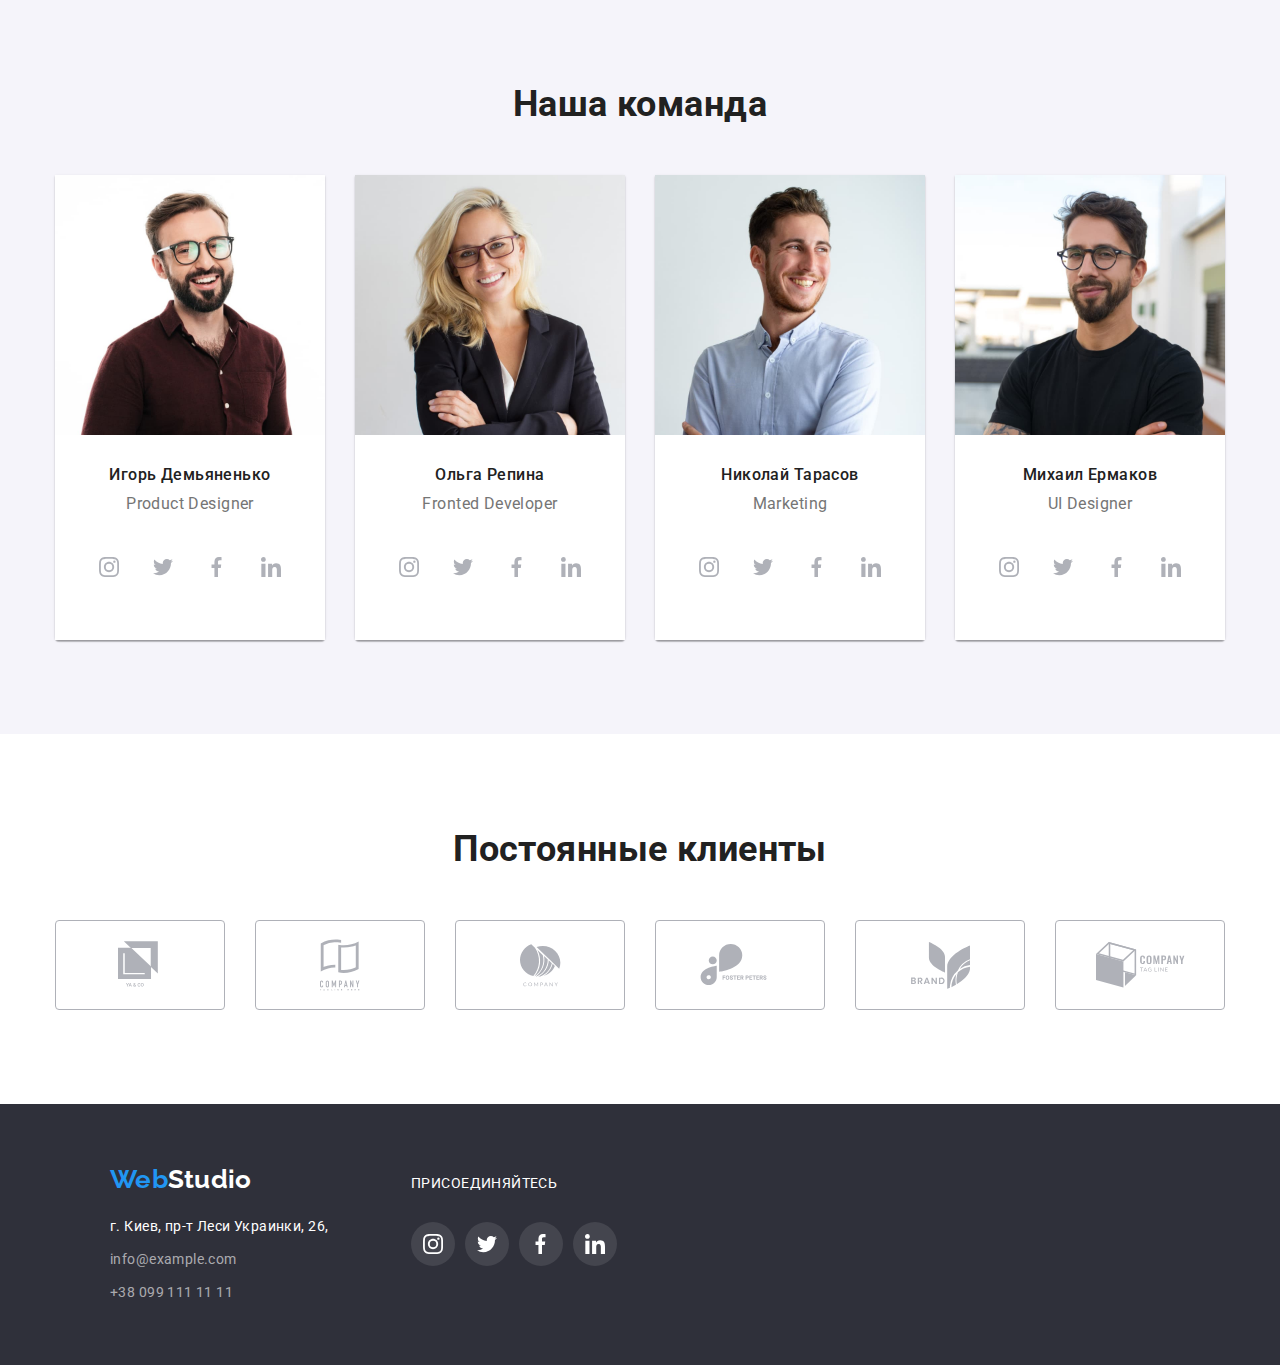
==== commit 29c35652: "hero" ====
--- a/index.html
+++ b/index.html
@@ -59,8 +59,8 @@
     </header>
 
     <main>
-      <section class="hero-section hero-foto">
-        <div class="hero">
+      <section class="section decision hero-foto">
+        <div>
           <h1 class="hero-titel">Эффективные решения для вашего бизнеса</h1>
           <button type="button" class="button primary">Заказать услугу</button>
         </div>
@@ -181,51 +181,55 @@
                 <ul class="list social-icons">
                   <li class="social-icons-item">
                     <a
-                      href="" aria-label="Intagram"
-                      class="social-icons-link"
-                      target="_blank"
-                      rel="noopener norefferer"
-                    >
-                    <svg class="icon">
-                      <use href="./img/icons.svg#icon-instagram"></use>
-                    </svg>
-                  </a>
-                  </li>
-                  <li class="social-icons-item">
-                    <a
-                      href="" aria-label="Twitter"
-                      class="social-icons-link"
-                      target="_blank"
-                      rel="noopener norefferer"
-                    >
-                    <svg class="icon">
-                      <use href="./img/icons.svg#icon-twitter"></use>
-                    </svg>
-                  </a>
-                  </li>
-                  <li class="social-icons-item">
-                    <a
-                      href="" aria-label="Facebook"
-                      class="social-icons-link"
-                      target="_blank"
-                      rel="noopener norefferer"
-                    >
-                    <svg class="icon">
-                      <use href="./img/icons.svg#icon-fb"></use>
-                    </svg>
-                  </a>
-                  </li>
-                  <li class="social-icons-item">
-                    <a
-                      href="" aria-label="Linkedin"
-                      class="social-icons-link"
-                      target="_blank"
-                      rel="noopener norefferer"
-                    >
-                    <svg class="icon">
-                      <use href="./img/icons.svg#icon-linkedin"></use>
-                    </svg>
-                  </a>
+                      href=""
+                      aria-label="Intagram"
+                      class="social-icons-link"
+                      target="_blank"
+                      rel="noopener norefferer"
+                    >
+                      <svg class="icon">
+                        <use href="./img/icons.svg#icon-instagram"></use>
+                      </svg>
+                    </a>
+                  </li>
+                  <li class="social-icons-item">
+                    <a
+                      href=""
+                      aria-label="Twitter"
+                      class="social-icons-link"
+                      target="_blank"
+                      rel="noopener norefferer"
+                    >
+                      <svg class="icon">
+                        <use href="./img/icons.svg#icon-twitter"></use>
+                      </svg>
+                    </a>
+                  </li>
+                  <li class="social-icons-item">
+                    <a
+                      href=""
+                      aria-label="Facebook"
+                      class="social-icons-link"
+                      target="_blank"
+                      rel="noopener norefferer"
+                    >
+                      <svg class="icon">
+                        <use href="./img/icons.svg#icon-fb"></use>
+                      </svg>
+                    </a>
+                  </li>
+                  <li class="social-icons-item">
+                    <a
+                      href=""
+                      aria-label="Linkedin"
+                      class="social-icons-link"
+                      target="_blank"
+                      rel="noopener norefferer"
+                    >
+                      <svg class="icon">
+                        <use href="./img/icons.svg#icon-linkedin"></use>
+                      </svg>
+                    </a>
                   </li>
                 </ul>
               </div>
@@ -245,51 +249,55 @@
                 <ul class="list social-icons">
                   <li class="social-icons-item">
                     <a
-                      href="" aria-label="Intagram"
-                      class="social-icons-link"
-                      target="_blank"
-                      rel="noopener norefferer"
-                    >
-                    <svg class="icon">
-                      <use href="./img/icons.svg#icon-instagram"></use>
-                    </svg>
-                  </a>
-                  </li>
-                  <li class="social-icons-item">
-                    <a
-                      href="" aria-label="Twitter"
-                      class="social-icons-link"
-                      target="_blank"
-                      rel="noopener norefferer"
-                    >
-                    <svg class="icon">
-                      <use href="./img/icons.svg#icon-twitter"></use>
-                    </svg>
-                  </a>
-                  </li>
-                  <li class="social-icons-item">
-                    <a
-                      href="" aria-label="Facebook"
-                      class="social-icons-link"
-                      target="_blank"
-                      rel="noopener norefferer"
-                    >
-                    <svg class="icon">
-                      <use href="./img/icons.svg#icon-fb"></use>
-                    </svg>
-                  </a>
-                  </li>
-                  <li class="social-icons-item">
-                    <a
-                      href="" aria-label="Linkedin"
-                      class="social-icons-link"
-                      target="_blank"
-                      rel="noopener norefferer"
-                    >
-                    <svg class="icon">
-                      <use href="./img/icons.svg#icon-linkedin"></use>
-                    </svg>
-                  </a>
+                      href=""
+                      aria-label="Intagram"
+                      class="social-icons-link"
+                      target="_blank"
+                      rel="noopener norefferer"
+                    >
+                      <svg class="icon">
+                        <use href="./img/icons.svg#icon-instagram"></use>
+                      </svg>
+                    </a>
+                  </li>
+                  <li class="social-icons-item">
+                    <a
+                      href=""
+                      aria-label="Twitter"
+                      class="social-icons-link"
+                      target="_blank"
+                      rel="noopener norefferer"
+                    >
+                      <svg class="icon">
+                        <use href="./img/icons.svg#icon-twitter"></use>
+                      </svg>
+                    </a>
+                  </li>
+                  <li class="social-icons-item">
+                    <a
+                      href=""
+                      aria-label="Facebook"
+                      class="social-icons-link"
+                      target="_blank"
+                      rel="noopener norefferer"
+                    >
+                      <svg class="icon">
+                        <use href="./img/icons.svg#icon-fb"></use>
+                      </svg>
+                    </a>
+                  </li>
+                  <li class="social-icons-item">
+                    <a
+                      href=""
+                      aria-label="Linkedin"
+                      class="social-icons-link"
+                      target="_blank"
+                      rel="noopener norefferer"
+                    >
+                      <svg class="icon">
+                        <use href="./img/icons.svg#icon-linkedin"></use>
+                      </svg>
+                    </a>
                   </li>
                 </ul>
               </div>
@@ -310,51 +318,55 @@
                 <ul class="list social-icons">
                   <li class="social-icons-item">
                     <a
-                      href="" aria-label="Intagram"
-                      class="social-icons-link"
-                      target="_blank"
-                      rel="noopener norefferer"
-                    >
-                    <svg class="icon">
-                      <use href="./img/icons.svg#icon-instagram"></use>
-                    </svg>
-                  </a>
-                  </li>
-                  <li class="social-icons-item">
-                    <a
-                      href="" aria-label="Twitter"
-                      class="social-icons-link"
-                      target="_blank"
-                      rel="noopener norefferer"
-                    >
-                    <svg class="icon">
-                      <use href="./img/icons.svg#icon-twitter"></use>
-                    </svg>
-                  </a>
-                  </li>
-                  <li class="social-icons-item">
-                    <a
-                      href="" aria-label="Facebook"
-                      class="social-icons-link"
-                      target="_blank"
-                      rel="noopener norefferer"
-                    >
-                    <svg class="icon">
-                      <use href="./img/icons.svg#icon-fb"></use>
-                    </svg>
-                  </a>
-                  </li>
-                  <li class="social-icons-item">
-                    <a
-                      href="" aria-label="Linkedin"
-                      class="social-icons-link"
-                      target="_blank"
-                      rel="noopener norefferer"
-                    >
-                    <svg class="icon">
-                      <use href="./img/icons.svg#icon-linkedin"></use>
-                    </svg>
-                  </a>
+                      href=""
+                      aria-label="Intagram"
+                      class="social-icons-link"
+                      target="_blank"
+                      rel="noopener norefferer"
+                    >
+                      <svg class="icon">
+                        <use href="./img/icons.svg#icon-instagram"></use>
+                      </svg>
+                    </a>
+                  </li>
+                  <li class="social-icons-item">
+                    <a
+                      href=""
+                      aria-label="Twitter"
+                      class="social-icons-link"
+                      target="_blank"
+                      rel="noopener norefferer"
+                    >
+                      <svg class="icon">
+                        <use href="./img/icons.svg#icon-twitter"></use>
+                      </svg>
+                    </a>
+                  </li>
+                  <li class="social-icons-item">
+                    <a
+                      href=""
+                      aria-label="Facebook"
+                      class="social-icons-link"
+                      target="_blank"
+                      rel="noopener norefferer"
+                    >
+                      <svg class="icon">
+                        <use href="./img/icons.svg#icon-fb"></use>
+                      </svg>
+                    </a>
+                  </li>
+                  <li class="social-icons-item">
+                    <a
+                      href=""
+                      aria-label="Linkedin"
+                      class="social-icons-link"
+                      target="_blank"
+                      rel="noopener norefferer"
+                    >
+                      <svg class="icon">
+                        <use href="./img/icons.svg#icon-linkedin"></use>
+                      </svg>
+                    </a>
                   </li>
                 </ul>
               </div>
@@ -371,56 +383,60 @@
               </div>
 
               <div class="list-person">
-               <p class="name">Михаил Ермаков</p>
+                <p class="name">Михаил Ермаков</p>
                 <p class="profession">UI Designer</p>
                 <ul class="list social-icons">
                   <li class="social-icons-item">
                     <a
-                      href="" aria-label="Intagram"
-                      class="social-icons-link"
-                      target="_blank"
-                      rel="noopener norefferer"
-                    >
-                    <svg class="icon">
-                      <use href="./img/icons.svg#icon-instagram"></use>
-                    </svg>
-                  </a>
-                  </li>
-                  <li class="social-icons-item">
-                    <a
-                      href="" aria-label="Twitter"
-                      class="social-icons-link"
-                      target="_blank"
-                      rel="noopener norefferer"
-                    >
-                    <svg class="icon">
-                      <use href="./img/icons.svg#icon-twitter"></use>
-                    </svg>
-                  </a>
-                  </li>
-                  <li class="social-icons-item">
-                    <a
-                      href="" aria-label="Facebook"
-                      class="social-icons-link"
-                      target="_blank"
-                      rel="noopener norefferer"
-                    >
-                    <svg class="icon">
-                      <use href="./img/icons.svg#icon-fb"></use>
-                    </svg>
-                  </a>
-                  </li>
-                  <li class="social-icons-item">
-                    <a
-                      href="" aria-label="Linkedin"
-                      class="social-icons-link"
-                      target="_blank"
-                      rel="noopener norefferer"
-                    >
-                    <svg class="icon">
-                      <use href="./img/icons.svg#icon-linkedin"></use>
-                    </svg>
-                  </a>
+                      href=""
+                      aria-label="Intagram"
+                      class="social-icons-link"
+                      target="_blank"
+                      rel="noopener norefferer"
+                    >
+                      <svg class="icon">
+                        <use href="./img/icons.svg#icon-instagram"></use>
+                      </svg>
+                    </a>
+                  </li>
+                  <li class="social-icons-item">
+                    <a
+                      href=""
+                      aria-label="Twitter"
+                      class="social-icons-link"
+                      target="_blank"
+                      rel="noopener norefferer"
+                    >
+                      <svg class="icon">
+                        <use href="./img/icons.svg#icon-twitter"></use>
+                      </svg>
+                    </a>
+                  </li>
+                  <li class="social-icons-item">
+                    <a
+                      href=""
+                      aria-label="Facebook"
+                      class="social-icons-link"
+                      target="_blank"
+                      rel="noopener norefferer"
+                    >
+                      <svg class="icon">
+                        <use href="./img/icons.svg#icon-fb"></use>
+                      </svg>
+                    </a>
+                  </li>
+                  <li class="social-icons-item">
+                    <a
+                      href=""
+                      aria-label="Linkedin"
+                      class="social-icons-link"
+                      target="_blank"
+                      rel="noopener norefferer"
+                    >
+                      <svg class="icon">
+                        <use href="./img/icons.svg#icon-linkedin"></use>
+                      </svg>
+                    </a>
                   </li>
                 </ul>
               </div>
@@ -470,82 +486,101 @@
             <li class="clients-item">
               <a href="" class="clients-thumb">
                 <svg class="client-icon" width="89" height="46">
-                  <use href="./img/icons.svg#icon-logo6" width="89" height="46"></use>
-                </svg>
-              </a>
-            </li>
-          </ul>
-
+                  <use
+                    href="./img/icons.svg#icon-logo6"
+                    width="89"
+                    height="46"
+                  ></use>
+                </svg>
+              </a>
+            </li>
+          </ul>
         </div>
       </section>
     </main>
     <footer class="footer-block">
-        <div class="container">
+      <div class="container">
         <div>
-        <a href="index.html" class="footer-link"
-          ><span class="link-web">Web</span
-          ><span class="studio-link">Studio</span></a
-        >
-        <address class="studio-adress">
-          <a href="https://goo.gl/maps/t3vYdP8dUAn3NgiE9" class="location"
-            >г. Киев, пр-т Леси Украинки, 26,</a
+          <a href="index.html" class="footer-link"
+            ><span class="link-web">Web</span
+            ><span class="studio-link">Studio</span></a
           >
-          <ul class="footer-list">
-            <li>
-              <a href="mailto:info@example.com" class="mail-list"
-                >info@example.com</a
+          <address class="studio-adress">
+            <a href="https://goo.gl/maps/t3vYdP8dUAn3NgiE9" class="location"
+              >г. Киев, пр-т Леси Украинки, 26,</a
+            >
+            <ul class="footer-list">
+              <li>
+                <a href="mailto:info@example.com" class="mail-list"
+                  >info@example.com</a
+                >
+              </li>
+              <li>
+                <a href="tel:+380991111111" class="tel-list"
+                  >+38 099 111 11 11</a
+                >
+              </li>
+            </ul>
+          </address>
+        </div>
+        <div class="footer-tale">
+          <p class="footer-titel">присоединяйтесь</p>
+          <ul class="social-footer">
+            <li class="footer-item">
+              <a
+                href=""
+                aria-label="Instagram"
+                target="_blank"
+                rel="nooconer norefferer"
+                class="footer-icon"
               >
-            </li>
-            <li>
-              <a href="tel:+380991111111" class="tel-list">+38 099 111 11 11</a>
-            </li>
-          </ul>
-        </address>
+                <svg class="icon-f">
+                  <use href="./img/icons.svg#icon-instagram"></use>
+                </svg>
+              </a>
+            </li>
+            <li class="footer-item">
+              <a
+                href=""
+                aria-label="Twitter"
+                target="_blank"
+                rel="noopener norefferer"
+                class="footer-icon"
+              >
+                <svg class="icon-f">
+                  <use href="./img/icons.svg#icon-twitter"></use>
+                </svg>
+              </a>
+            </li>
+            <li class="footer-item">
+              <a
+                href=""
+                aria-label="Facebook"
+                target="_blank"
+                rel="noopener norefferer"
+                class="footer-icon"
+              >
+                <svg class="icon-f">
+                  <use href="./img/icons.svg#icon-fb"></use>
+                </svg>
+              </a>
+            </li>
+            <li class="footer-item">
+              <a
+                href=""
+                aria-label="Linkedin"
+                target="_blank"
+                rel="noopener norefferer"
+                class="footer-icon"
+              >
+                <svg class="icon-f">
+                  <use href="./img/icons.svg#icon-linkedin"></use>
+                </svg>
+              </a>
+            </li>
+          </ul>
+        </div>
       </div>
-       <div class="footer-tale">
-        <p class="footer-titel">присоединяйтесь</p>
-        <ul class="social-footer">
-          <li class="footer-item">
-            <a href="" aria-label="Instagram"
-            target="_blank"
-            rel="nooconer norefferer" class="footer-icon">
-              <svg class="icon-f">
-                <use href="./img/icons.svg#icon-instagram"></use>
-              </svg>
-            </a>
-          </li>
-          <li class="footer-item">
-            <a href="" aria-label="Twitter"
-            target="_blank"
-            rel="noopener norefferer" class="footer-icon">
-              <svg class="icon-f">
-                <use href="./img/icons.svg#icon-twitter"></use>
-              </svg>
-            </a>
-          </li>
-          <li class="footer-item">
-            <a href="" aria-label="Facebook"
-            target="_blank"
-            rel="noopener norefferer" class="footer-icon">
-              <svg class="icon-f">
-                <use href="./img/icons.svg#icon-fb"></use>
-              </svg> 
-            </a>
-          </li>
-          <li class="footer-item">
-            <a href="" aria-label="Linkedin"
-            target="_blank"
-            rel="noopener norefferer" class="footer-icon">
-              <svg class="icon-f">
-                <use href="./img/icons.svg#icon-linkedin"></use>
-              </svg>
-            </a>
-          </li>
-        </ul>
-      </div>
-    </ul>
-  </li>
-    </div>
-     </footer>
-      </body>
+    </footer>
+  </body>
 </html>
--- a/css/style.css
+++ b/css/style.css
@@ -232,23 +232,21 @@
 
 /* герой */
 
-hero {
-  max-width: 1600px;
-  background-color: var(--bg-hero-second);
-}
-
-.hero-section {
+.decision {
+  margin: auto;
   text-align: center;
   padding-bottom: 200px;
   padding-top: 200px;
+  max-width: 1600px;
 }
 
 .hero-foto {
-  background-image: url(../img/bg.png), url(../img/hero.png);
+  background-image: linear-gradient(rgba(47, 48, 58, 0.4), rgba(47, 48, 58, 0.4)), url(../img/hero.png);
   background-repeat: no-repeat;
-  background-position: 50% 50%;
-  background-size: contain;
-  margin-right: 0;
+  background-position: center;
+  background-size: cover;
+  background-color: var(--bg-hero-second);
+  
 }
 
 .hero-titel {
@@ -500,13 +498,13 @@
 }
 
 .clients > .clients-item {
-  flex-basis: calc(100%/6-30px);
+  flex-basis: calc(100% / 6-30px);
   margin-top: 30px;
   margin-left: 30px;
 }
 
-.clients-thumb:hover .client-icon,
-.clients-thumb:focus .client-icon {
+.clients-item:hover .clients-thumb,
+.clients-item:focus .client-thumb {
   color: var(--accent-color);
   border: 1px solid var(--accent-color);
 }
@@ -621,7 +619,6 @@
   display: flex;
 }
 
-
 /* Портфолио */
 
 .portfolio-list {
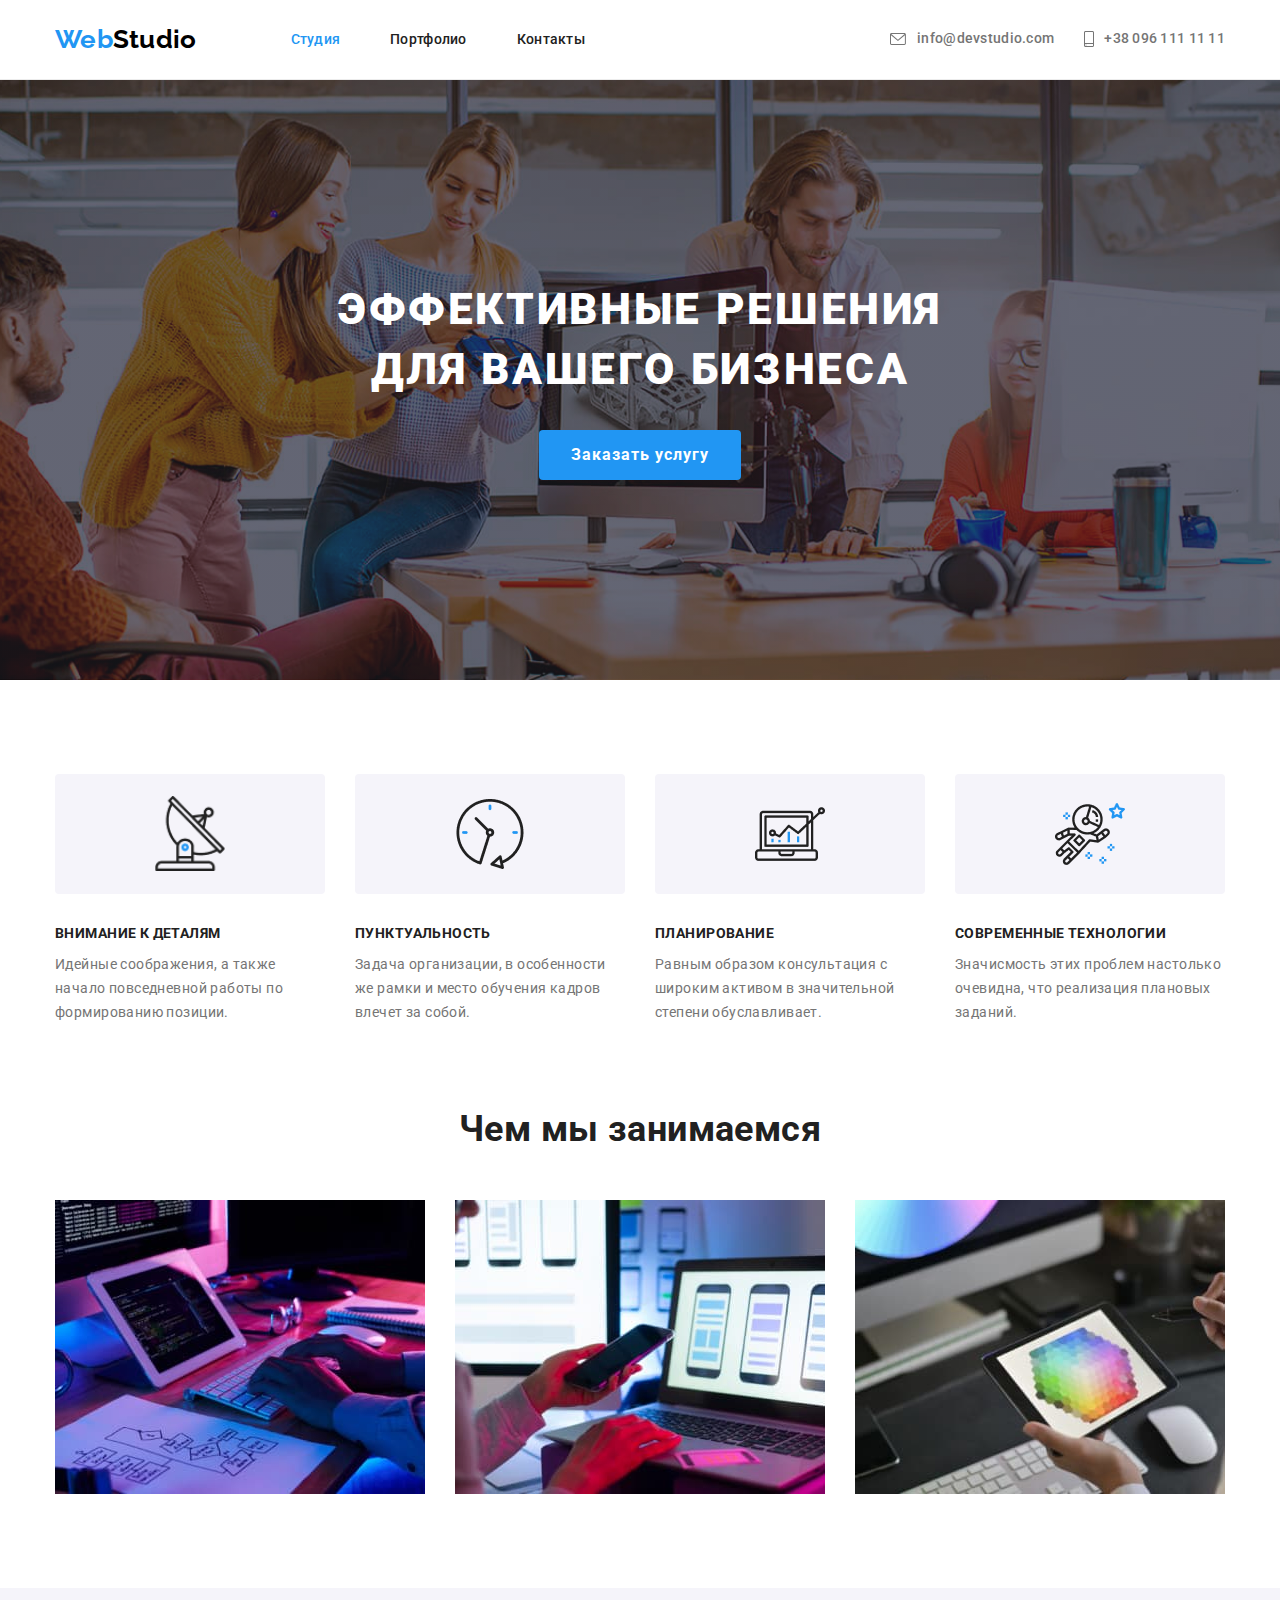
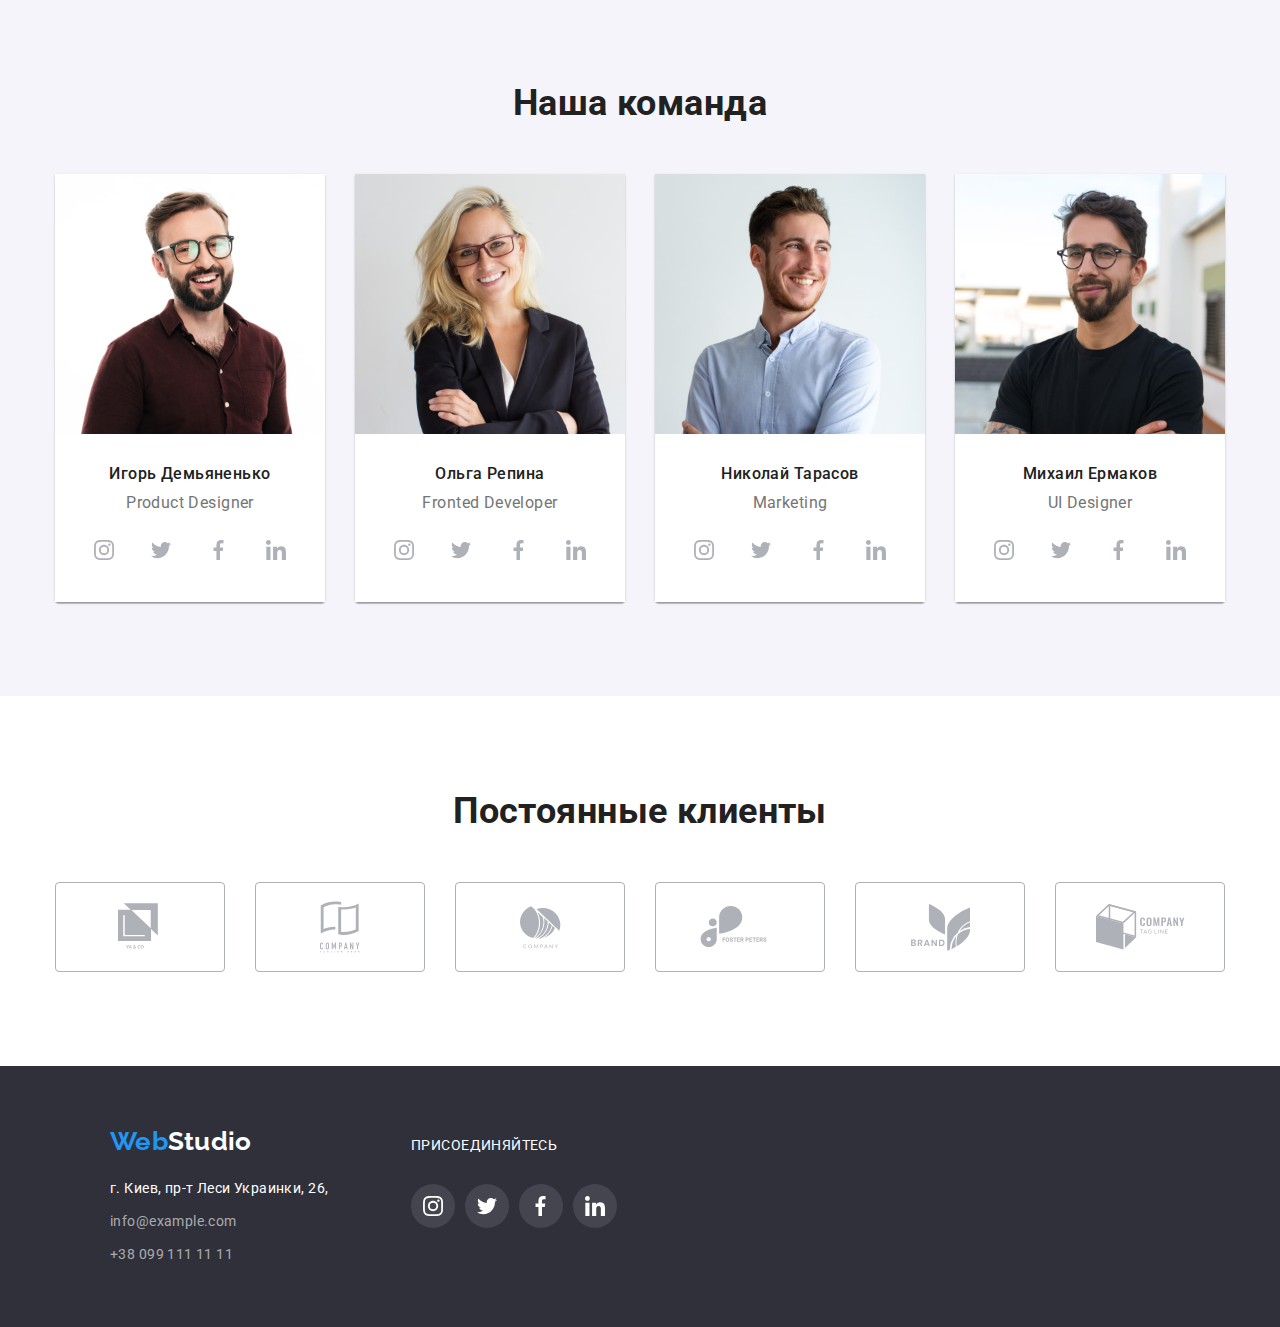
==== commit 97de29cc: "norm" ====
--- a/index.html
+++ b/index.html
@@ -35,7 +35,7 @@
             <li class="item"><a href="" class="list-link">Контакты</a></li>
           </ul>
         </nav>
-        <ul class="list">
+        <ul class="list-connection">
           <li class="list-item">
             <svg class="icon-mail">
               <a href="mailto:info@devstudio.com">
--- a/css/style.css
+++ b/css/style.css
@@ -119,11 +119,11 @@
   align-items: center;
 }
 
-.list {
-  padding: 32px 0;
+ .list-connection {
+  /* padding: 32px 0; */
   display: inline-flex;
   margin-left: auto;
-}
+} 
 
 .button {
   font-weight: 700;
@@ -175,8 +175,8 @@
   color: var(--primary-white-color);
 }
 
-.list a:hover,
-.list a:focus,
+.list-connection a:hover,
+.list-connection a:focus,
 .site-nav a:hover,
 .site-nav a:focus,
 .studio-adress :hover,
@@ -379,7 +379,7 @@
 .list-person {
   background-color: var(--primary-white-color);
   padding-top: 30px;
-  padding-bottom: 19px;
+  padding-bottom: 30px;
   text-align: center;
 }
 
@@ -428,10 +428,6 @@
   padding-top: 0;
 }
 
-.person {
-  margin: 0;
-  padding: 0;
-}
 
 .name {
   font-weight: 500;
@@ -444,6 +440,7 @@
   font-size: 16px;
   line-height: 1.19;
   text-align: center;
+  padding-bottom: 16px;
 }
 
 .list-teem {
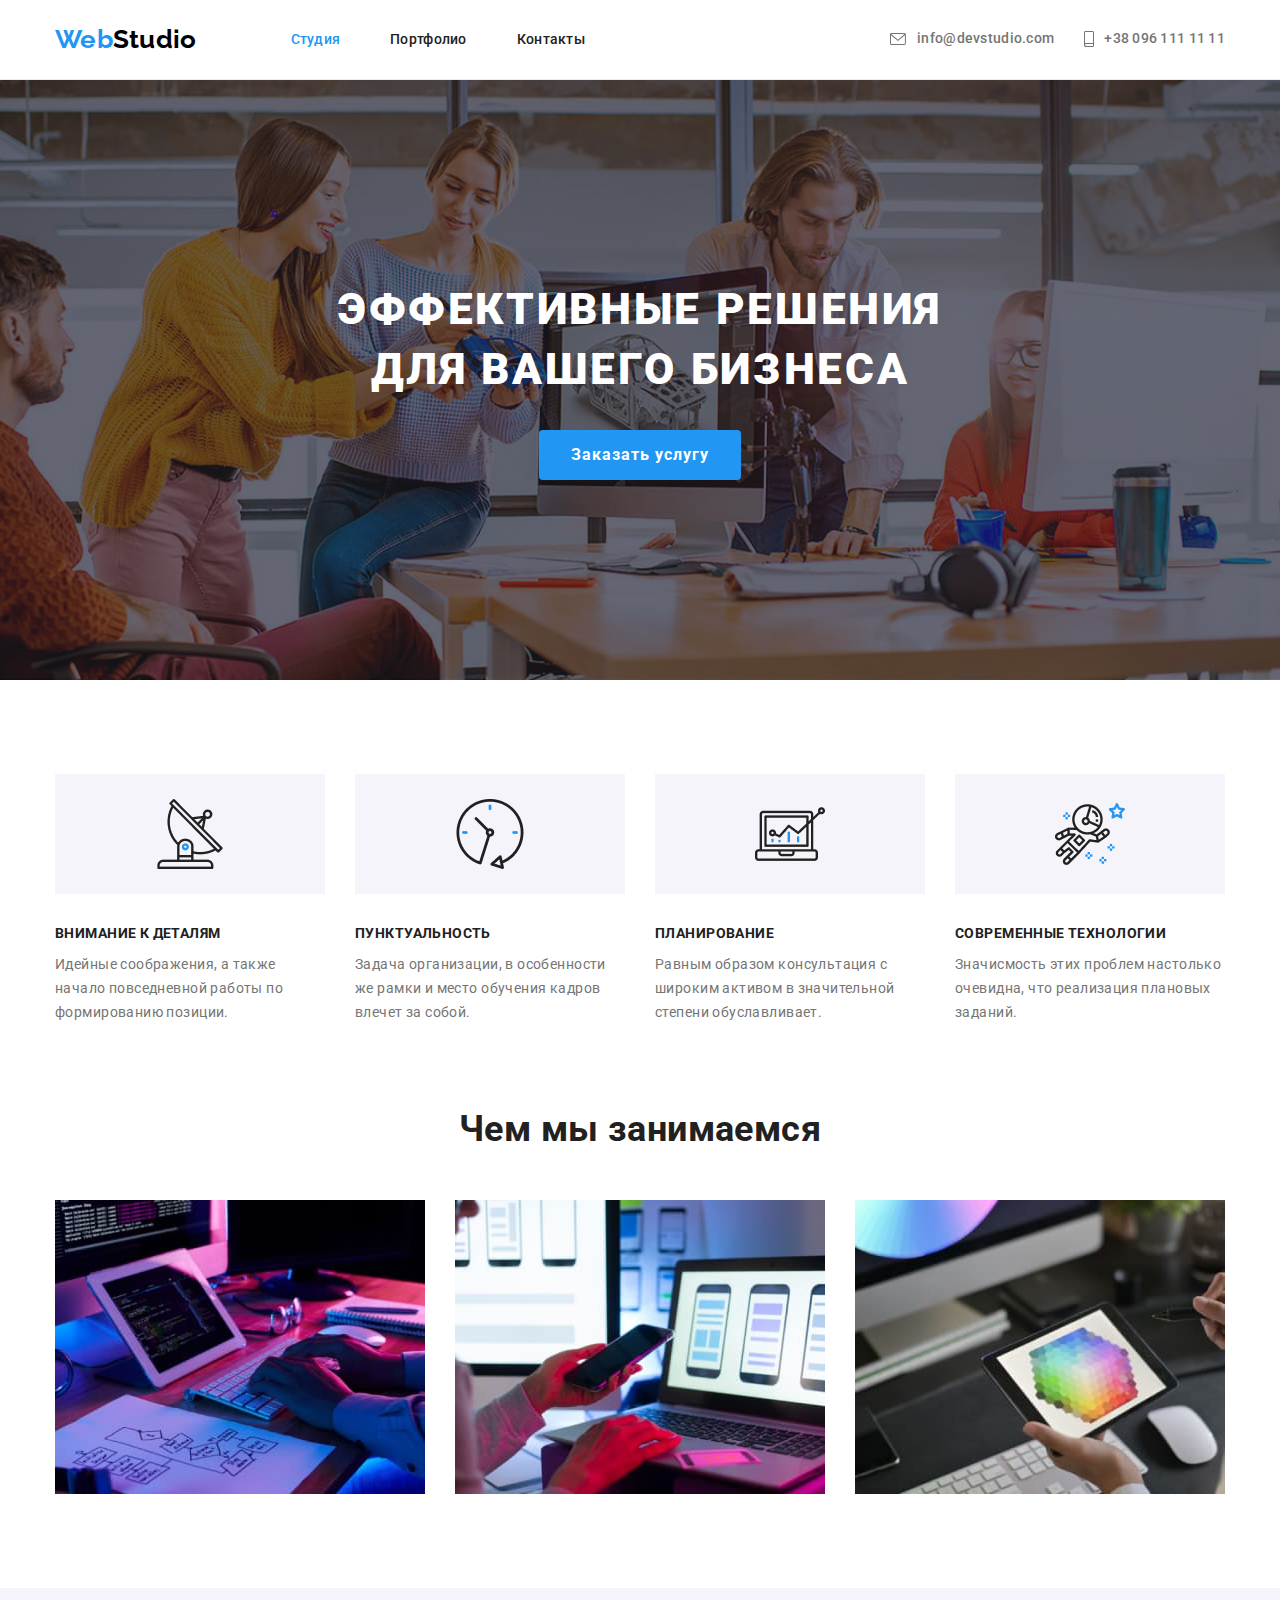
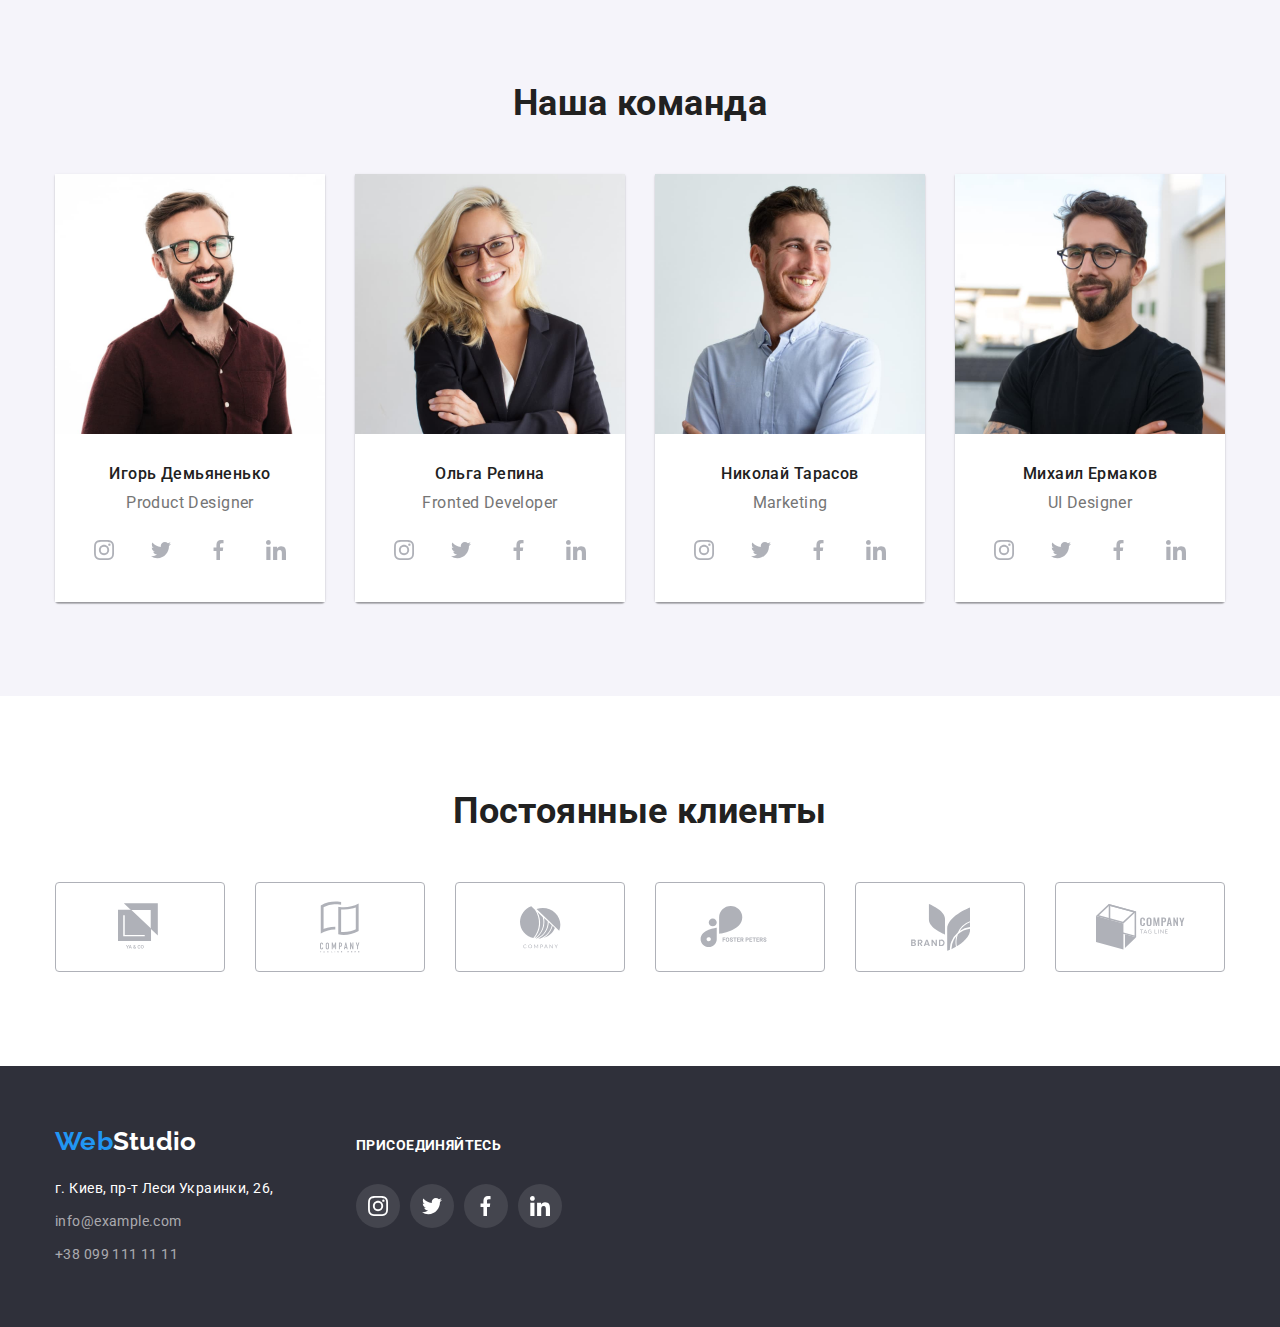
==== commit 67abb14f: "работа над ошибками" ====
--- a/index.html
+++ b/index.html
@@ -71,36 +71,19 @@
 
         <div class="container">
           <ul class="image-list">
-            <li class="image-item">
-              <img
+            <li class="image-item"></li>
+            <li class="image-item"></li>
+            <li class="image-item"></li>
+            <li class="image-item"></li>
+          </ul>
+          <ul class="list-puncts">
+            <li class="punct">
+              <div class="image-box sputnic">
+                <!-- <img class="punct-image"
                 src="./img/sputnic.png"
                 alt="спутник"
-                width="70"
-                height="70"
-              />
-            </li>
-            <li class="image-item">
-              <img src="./img/time.png" alt="часы" width="70" height="70" />
-            </li>
-            <li class="image-item">
-              <img
-                src="./img/computer.png"
-                alt="компьтер"
-                width="70"
-                height="70"
-              />
-            </li>
-            <li class="image-item">
-              <img
-                src="./img/astronaut.png"
-                alt="астронавт"
-                width="70"
-                height="70"
-              />
-            </li>
-          </ul>
-          <ul class="list-puncts">
-            <li class="punct">
+              /> -->
+              </div>
               <h3 class="list-title">Внимание к деталям</h3>
               <p class="list-text">
                 Идейные соображения, а также начало повседневной работы по
@@ -108,6 +91,12 @@
               </p>
             </li>
             <li class="punct">
+              <div class="image-box time">
+                <!-- <img class="punct-image" 
+              src="./img/time.png" 
+              alt="часы" 
+              /> -->
+              </div>
               <h3 class="list-title">Пунктуальность</h3>
               <p class="list-text">
                 Задача организации, в особенности же рамки и место обучения
@@ -115,6 +104,12 @@
               </p>
             </li>
             <li class="punct">
+              <div class="image-box computer">
+                <!-- <img class="punct-image" 
+                src="./img/computer.png"
+                alt="компьтер"
+              /> -->
+              </div>
               <h3 class="list-title">Планирование</h3>
               <p class="list-text">
                 Равным образом консультация с широким активом в значительной
@@ -122,6 +117,12 @@
               </p>
             </li>
             <li class="punct">
+              <div class="image-box astronaut">
+                <!-- <img class="punct-image"
+                src="./img/astronaut.png"
+                alt="астронавт"
+              /> -->
+              </div>
               <h3 class="list-title">Современные технологии</h3>
               <p class="list-text">
                 Значисмость этих проблем настолько очевидна, что реализация
@@ -582,5 +583,4 @@
         </div>
       </div>
     </footer>
-  </body>
-</html>
+  </body>--- a/css/style.css
+++ b/css/style.css
@@ -119,11 +119,10 @@
   align-items: center;
 }
 
- .list-connection {
-  /* padding: 32px 0; */
+.list-connection {
   display: inline-flex;
   margin-left: auto;
-} 
+}
 
 .button {
   font-weight: 700;
@@ -241,12 +240,15 @@
 }
 
 .hero-foto {
-  background-image: linear-gradient(rgba(47, 48, 58, 0.4), rgba(47, 48, 58, 0.4)), url(../img/hero.png);
+  background-image: linear-gradient(
+      rgba(47, 48, 58, 0.4),
+      rgba(47, 48, 58, 0.4)
+    ),
+    url(../img/hero.png);
   background-repeat: no-repeat;
   background-position: center;
   background-size: cover;
   background-color: var(--bg-hero-second);
-  
 }
 
 .hero-titel {
@@ -277,29 +279,40 @@
   padding-top: 94px;
 }
 
-.image-list {
-  display: flex;
+.punct-image {
+  width: 70px;
+  height: 70px;
+}
+
+.image-box {
   margin-bottom: 30px;
-}
-
-.image-item {
-  display: inline-flex;
-  margin-right: -30px;
-  align-items: center;
-  justify-content: center;
-  border-radius: 4px;
-}
-
-.image-list > .image-item {
-  flex-basis: calc(100% / 4-30px);
+  width: 270px;
   height: 120px;
-  width: 270px;
   background-color: var(--icon-bg-color);
-  margin-right: 30px;
-}
-
-.image-item:last-child {
-  margin-right: 0;
+}
+
+.sputnic {
+  background-image: url(../img/sputnic.png);
+  background-repeat: no-repeat;
+  background-position: center;
+}
+
+.time {
+  background-image: url(../img/time.png);
+  background-repeat: no-repeat;
+  background-position: center;
+}
+
+.computer {
+  background-image: url(../img/computer.png);
+  background-repeat: no-repeat;
+  background-position: center;
+}
+
+.astronaut {
+  background-image: url(../img/astronaut.png);
+  background-repeat: no-repeat;
+  background-position: center;
 }
 
 .qualities {
@@ -428,7 +441,6 @@
   padding-top: 0;
 }
 
-
 .name {
   font-weight: 500;
   font-size: 16px;
@@ -516,7 +528,6 @@
   padding-bottom: 60px;
   padding-top: 60px;
   display: flex;
-  padding-left: 70px;
 }
 
 .footer-tale {
@@ -566,7 +577,7 @@
 /* присоединяйтесь */
 
 .footer-titel {
-  font-weight: 700px;
+  font-weight: 700;
   font-size: 14px;
   line-height: 1.14;
   letter-spacing: 0.03em;
@@ -575,7 +586,7 @@
   margin-bottom: 30px;
 }
 
-/* иконки соц сетей в футуре */
+/* иконки соц сетей в футeре */
 
 .footer-icon .icon-f {
   width: 20px;
@@ -685,14 +696,11 @@
   margin-right: 30px;
 }
 
-.img-thumb {
-  /* outline: 1px solid purple; */
-}
-
-.portfolio-img:hover .img-content,
-.portfolio-img:focus .img-content {
+.portfolio-img:hover,
+.portfolio-img:focus {
   cursor: pointer;
-  box-shadow: 0px 4px 4px rgba(0, 0, 0, 0.25);
+  box-shadow: 0px 1px 1px rgba(0, 0, 0, 0.12), 0px 4px 4px rgba(0, 0, 0, 0.06),
+    1px 4px 6px rgba(0, 0, 0, 0.16);
   /* outline: 1px solid purple; */
 }
 
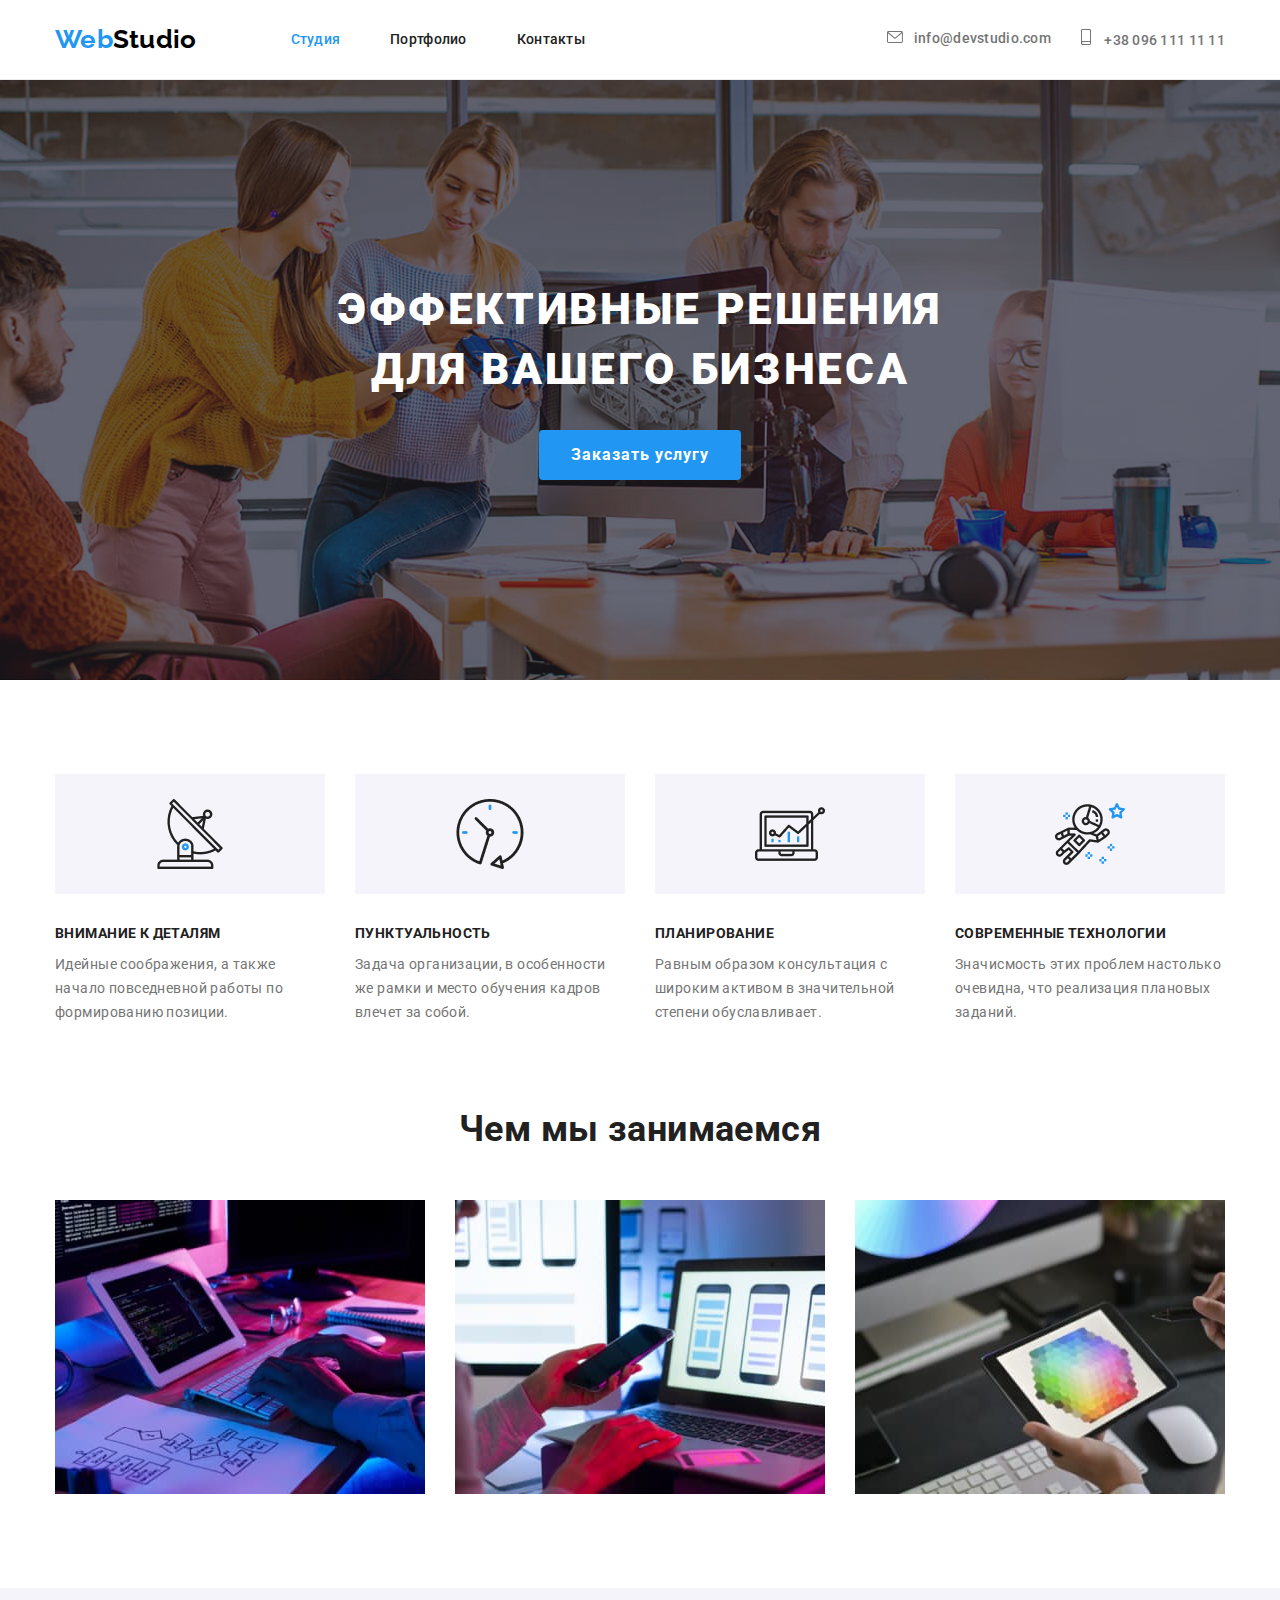
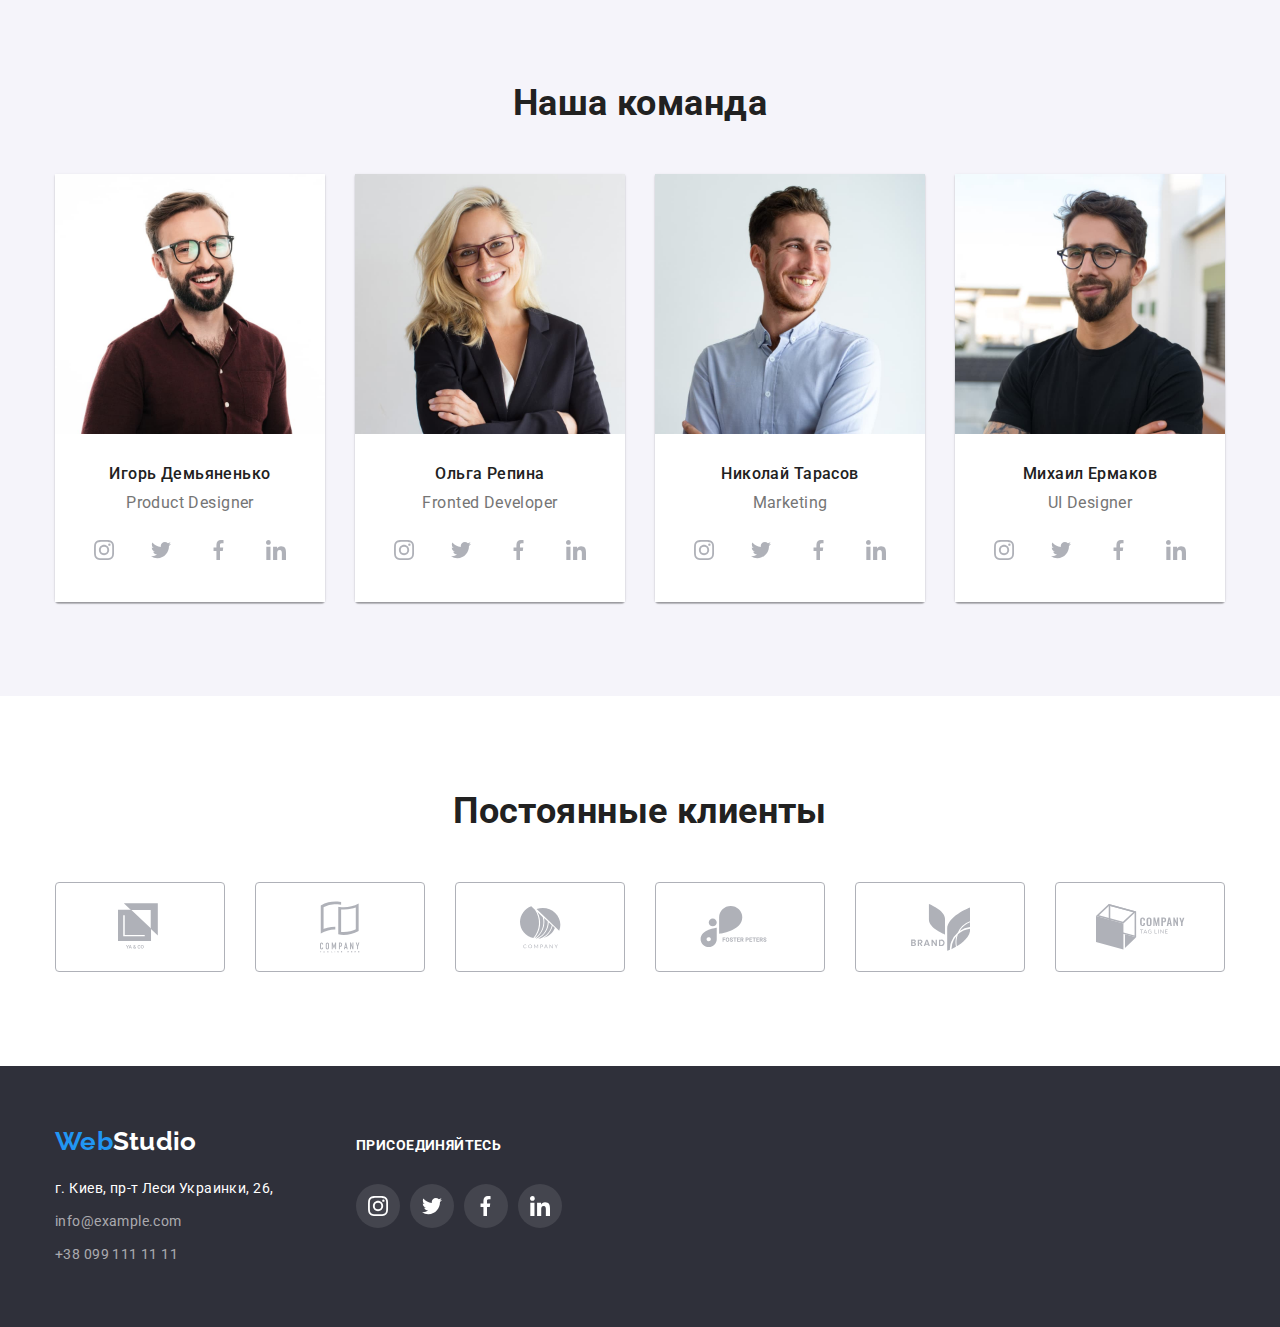
==== commit f9b8dc17: "работа над ошибками" ====
--- a/index.html
+++ b/index.html
@@ -37,22 +37,18 @@
         </nav>
         <ul class="list-connection">
           <li class="list-item">
-            <svg class="icon-mail">
-              <a href="mailto:info@devstudio.com">
+            <a href="mailto:info@devstudio.com" class="list-mail"
+              ><svg class="icon-mail" width="16" height="12" >
                 <use href="./img/icons.svg#icon-mail"></use>
-              </a>
-            </svg>
-            <a href="mailto:info@devstudio.com" class="list-mail"
-              >info@devstudio.com</a
-            >
+              </svg>info@devstudio.com
+              </a>
           </li>
           <li class="list-item">
-            <svg class="icon-tel">
-              <a href="tel:+380961111111">
+            <a href="tel:+380961111111" class="list-tel">
+              <svg class="icon-tel" width="10" height="16" >
                 <use href="./img/icons.svg#icon-tel"></use>
-              </a>
-            </svg>
-            <a href="tel:+380961111111" class="list-tel">+38 096 111 11 11</a>
+              </svg>
+              +38 096 111 11 11</a>
           </li>
         </ul>
       </div>
--- a/css/style.css
+++ b/css/style.css
@@ -122,6 +122,7 @@
 .list-connection {
   display: inline-flex;
   margin-left: auto;
+  align-items: center;
 }
 
 .button {
@@ -174,8 +175,14 @@
   color: var(--primary-white-color);
 }
 
-.list-connection a:hover,
-.list-connection a:focus,
+.list-item a:hover,
+.list-item a:focus,
+.list-item a:hover,
+.list-item a:focus,  
+.list-connection :hover .icon-mail,
+.list-connection :focus .icon-mail,
+.list-connection :hover .icon-tel,
+.list-connection :focus .icon-tel,
 .site-nav a:hover,
 .site-nav a:focus,
 .studio-adress :hover,
@@ -185,6 +192,7 @@
 .footer-list a:hover,
 .footer-list a:focus {
   color: var(--accent-color);
+  fill: currentColor;
 }
 
 .site-nav .current {
@@ -197,28 +205,16 @@
 }
 
 .icon-mail {
-  width: 16px;
-  height: 12px;
   margin-right: 11px;
+  fill: var(--icon-color-header); 
+  justify-content: center; 
+}
+
+.icon-tel {
+  margin-left: 30px;
+  margin-right: 10px;
   fill: var(--icon-color-header);
-}
-
-.icon-tel {
-  width: 10px;
-  height: 16px;
-  margin-left: 30px;
-  fill: var(--icon-color-header);
-}
-
-.icon-mail:hover,
-.icon-mail:focus,
-.icon-tel:hover,
-.icon-tel:focus {
-  fill: currentColor;
-}
-
-.list-tel {
-  margin-left: 10px;
+  justify-content: center;
 }
 
 .list-mail,
@@ -512,11 +508,13 @@
   margin-left: 30px;
 }
 
-.clients-item:hover .clients-thumb,
-.clients-item:focus .client-thumb {
+.clients-item a:hover, 
+.clients-item a:focus{
   color: var(--accent-color);
   border: 1px solid var(--accent-color);
 }
+
+
 
 /* подвал */
 
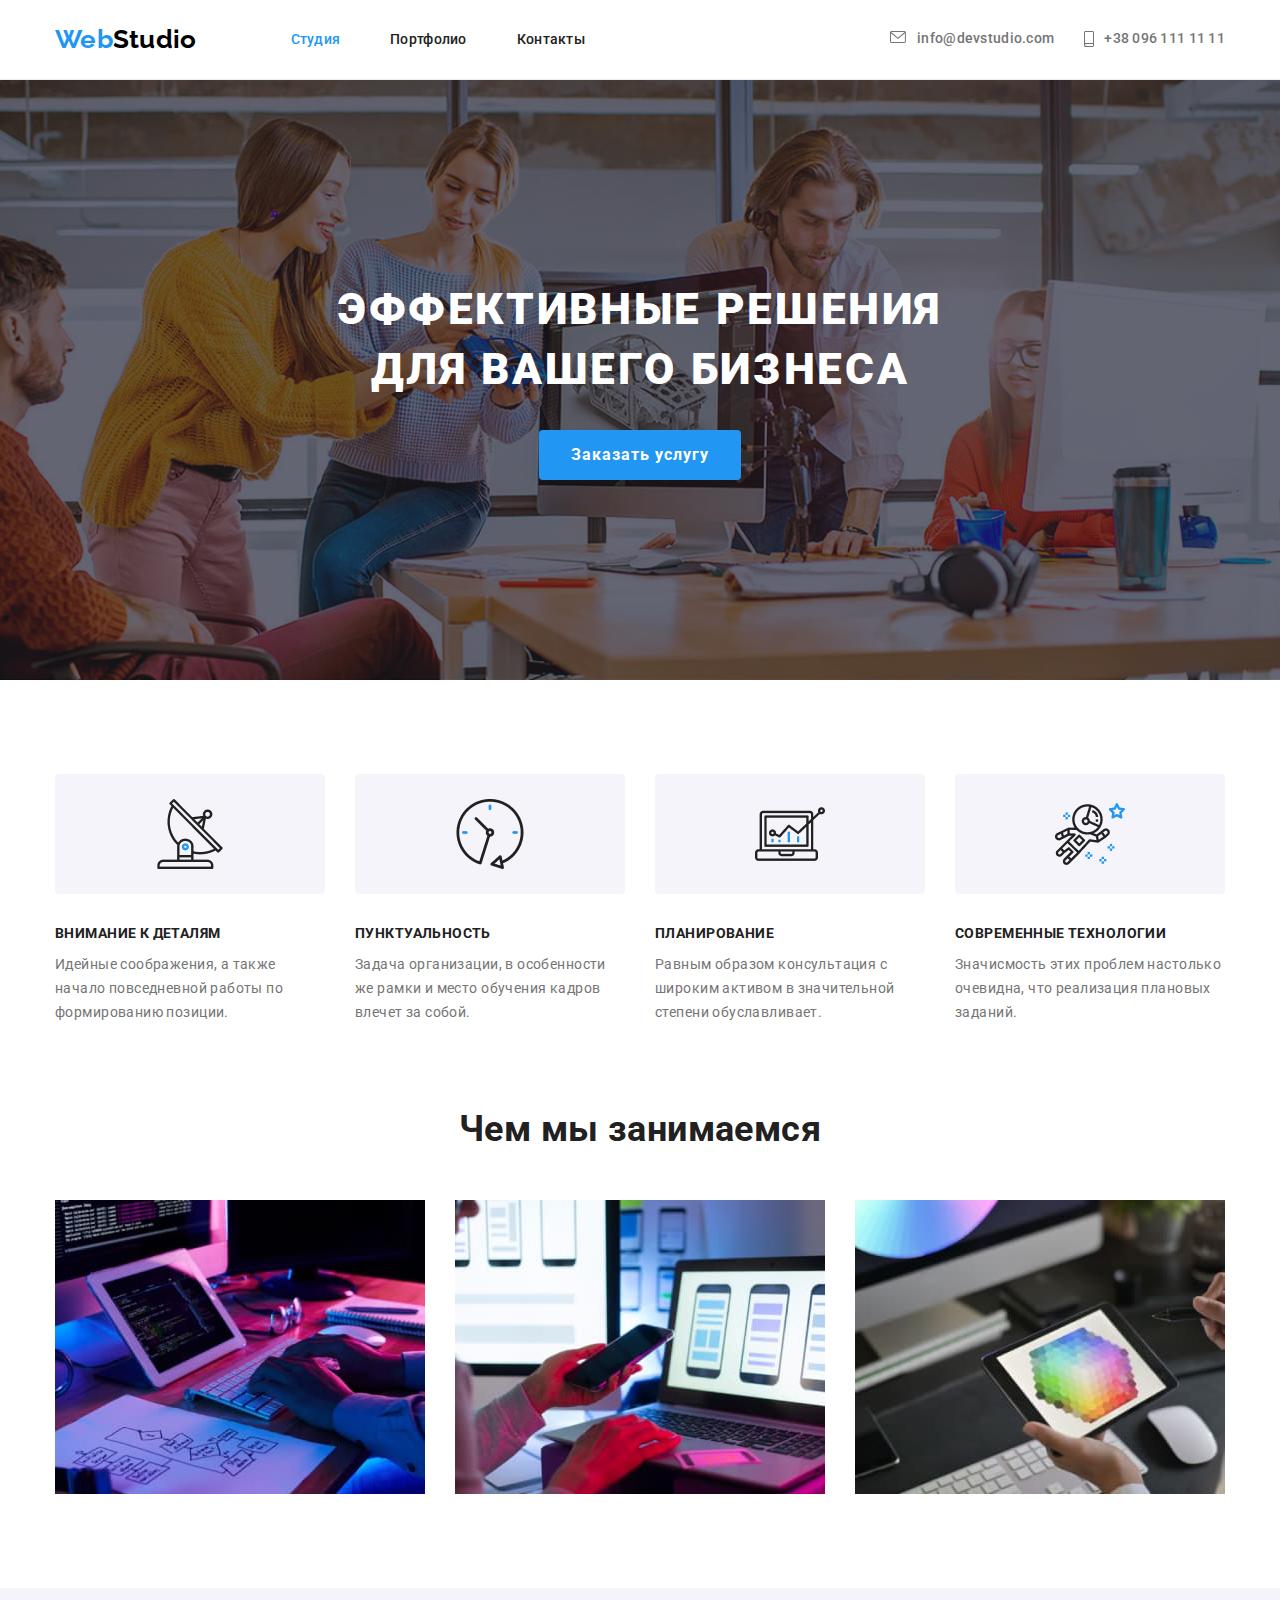
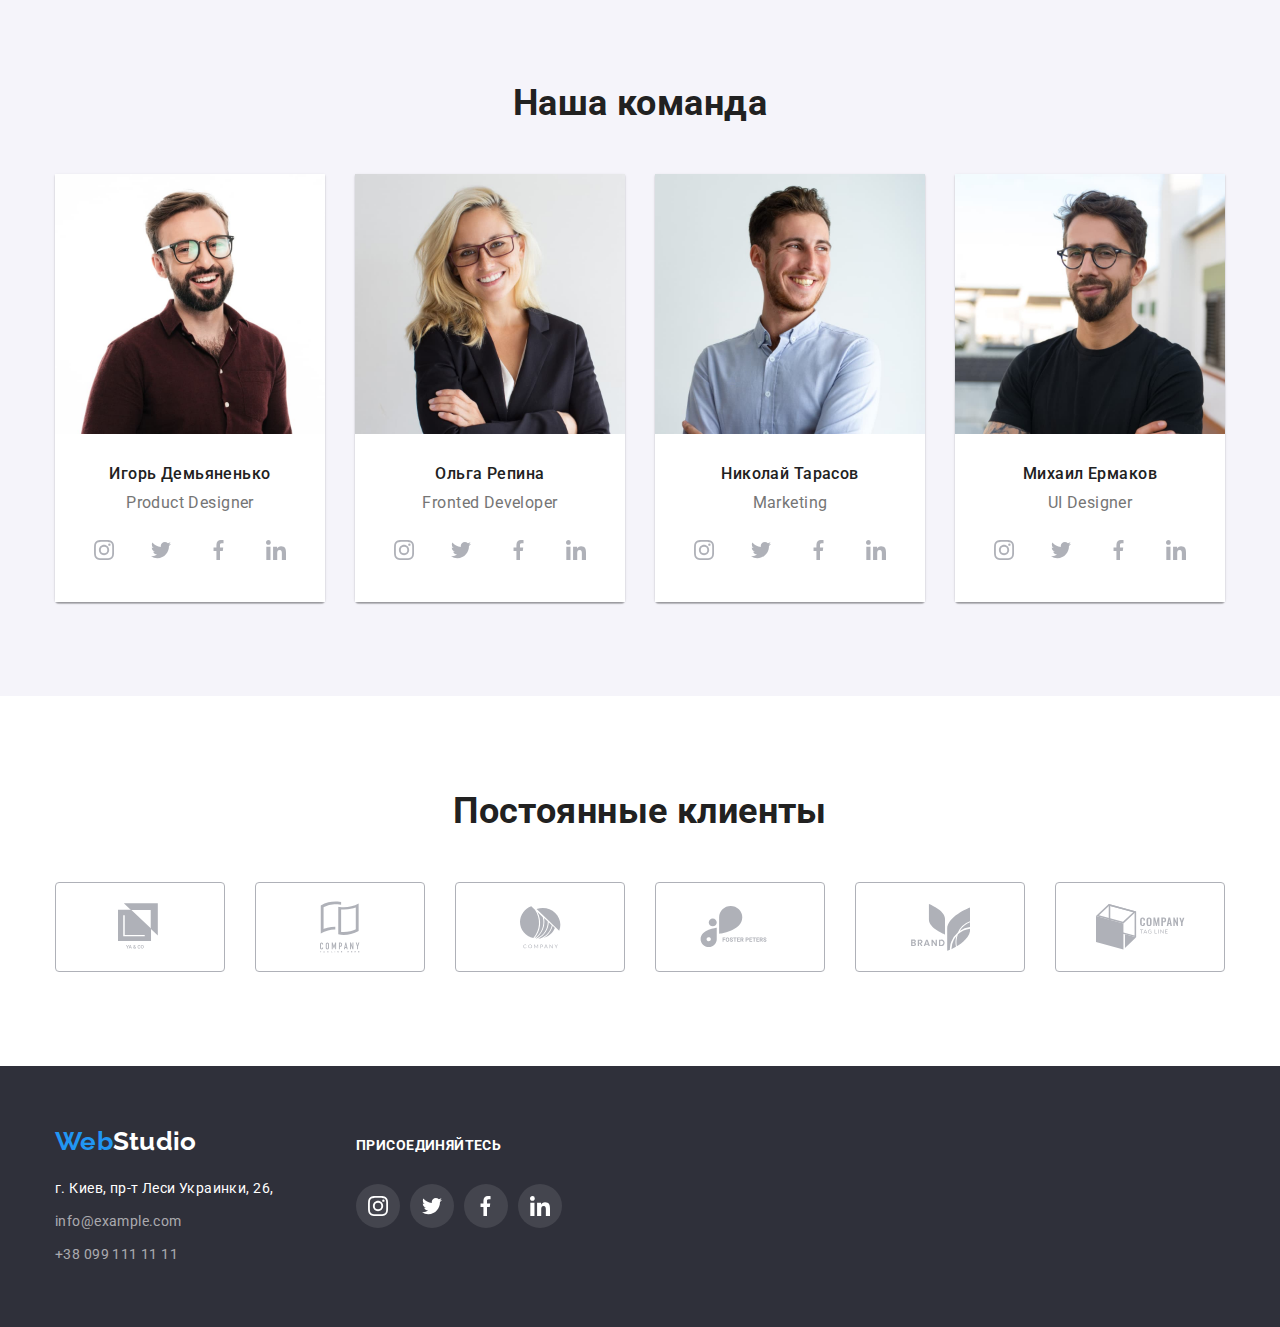
==== commit 36d15b6b: "работа над ошибками" ====
--- a/index.html
+++ b/index.html
@@ -38,17 +38,18 @@
         <ul class="list-connection">
           <li class="list-item">
             <a href="mailto:info@devstudio.com" class="list-mail"
-              ><svg class="icon-mail" width="16" height="12" >
-                <use href="./img/icons.svg#icon-mail"></use>
-              </svg>info@devstudio.com
-              </a>
+              ><svg class="icon-mail" width="16" height="12">
+                <use href="./img/icons.svg#icon-mail"></use></svg
+              >info@devstudio.com
+            </a>
           </li>
           <li class="list-item">
             <a href="tel:+380961111111" class="list-tel">
-              <svg class="icon-tel" width="10" height="16" >
+              <svg class="icon-tel" width="10" height="16">
                 <use href="./img/icons.svg#icon-tel"></use>
               </svg>
-              +38 096 111 11 11</a>
+              +38 096 111 11 11</a
+            >
           </li>
         </ul>
       </div>
@@ -579,4 +580,5 @@
         </div>
       </div>
     </footer>
-  </body>+  </body>
+</html>
--- a/css/style.css
+++ b/css/style.css
@@ -223,6 +223,7 @@
   line-height: 1.14;
   letter-spacing: 0.02em;
   color: var(--primary-text-color);
+  display: flex;
 }
 
 /* герой */
@@ -285,30 +286,29 @@
   width: 270px;
   height: 120px;
   background-color: var(--icon-bg-color);
-}
-
-.sputnic {
-  background-image: url(../img/sputnic.png);
+  border-radius: 4px;
+}
+.astronaut,
+.computer,
+.time,
+.sputnic{ 
   background-repeat: no-repeat;
   background-position: center;
 }
 
+.sputnic{
+  background-image: url(../img/sputnic.png);
+}
 .time {
   background-image: url(../img/time.png);
-  background-repeat: no-repeat;
-  background-position: center;
 }
 
 .computer {
   background-image: url(../img/computer.png);
-  background-repeat: no-repeat;
-  background-position: center;
 }
 
 .astronaut {
   background-image: url(../img/astronaut.png);
-  background-repeat: no-repeat;
-  background-position: center;
 }
 
 .qualities {
